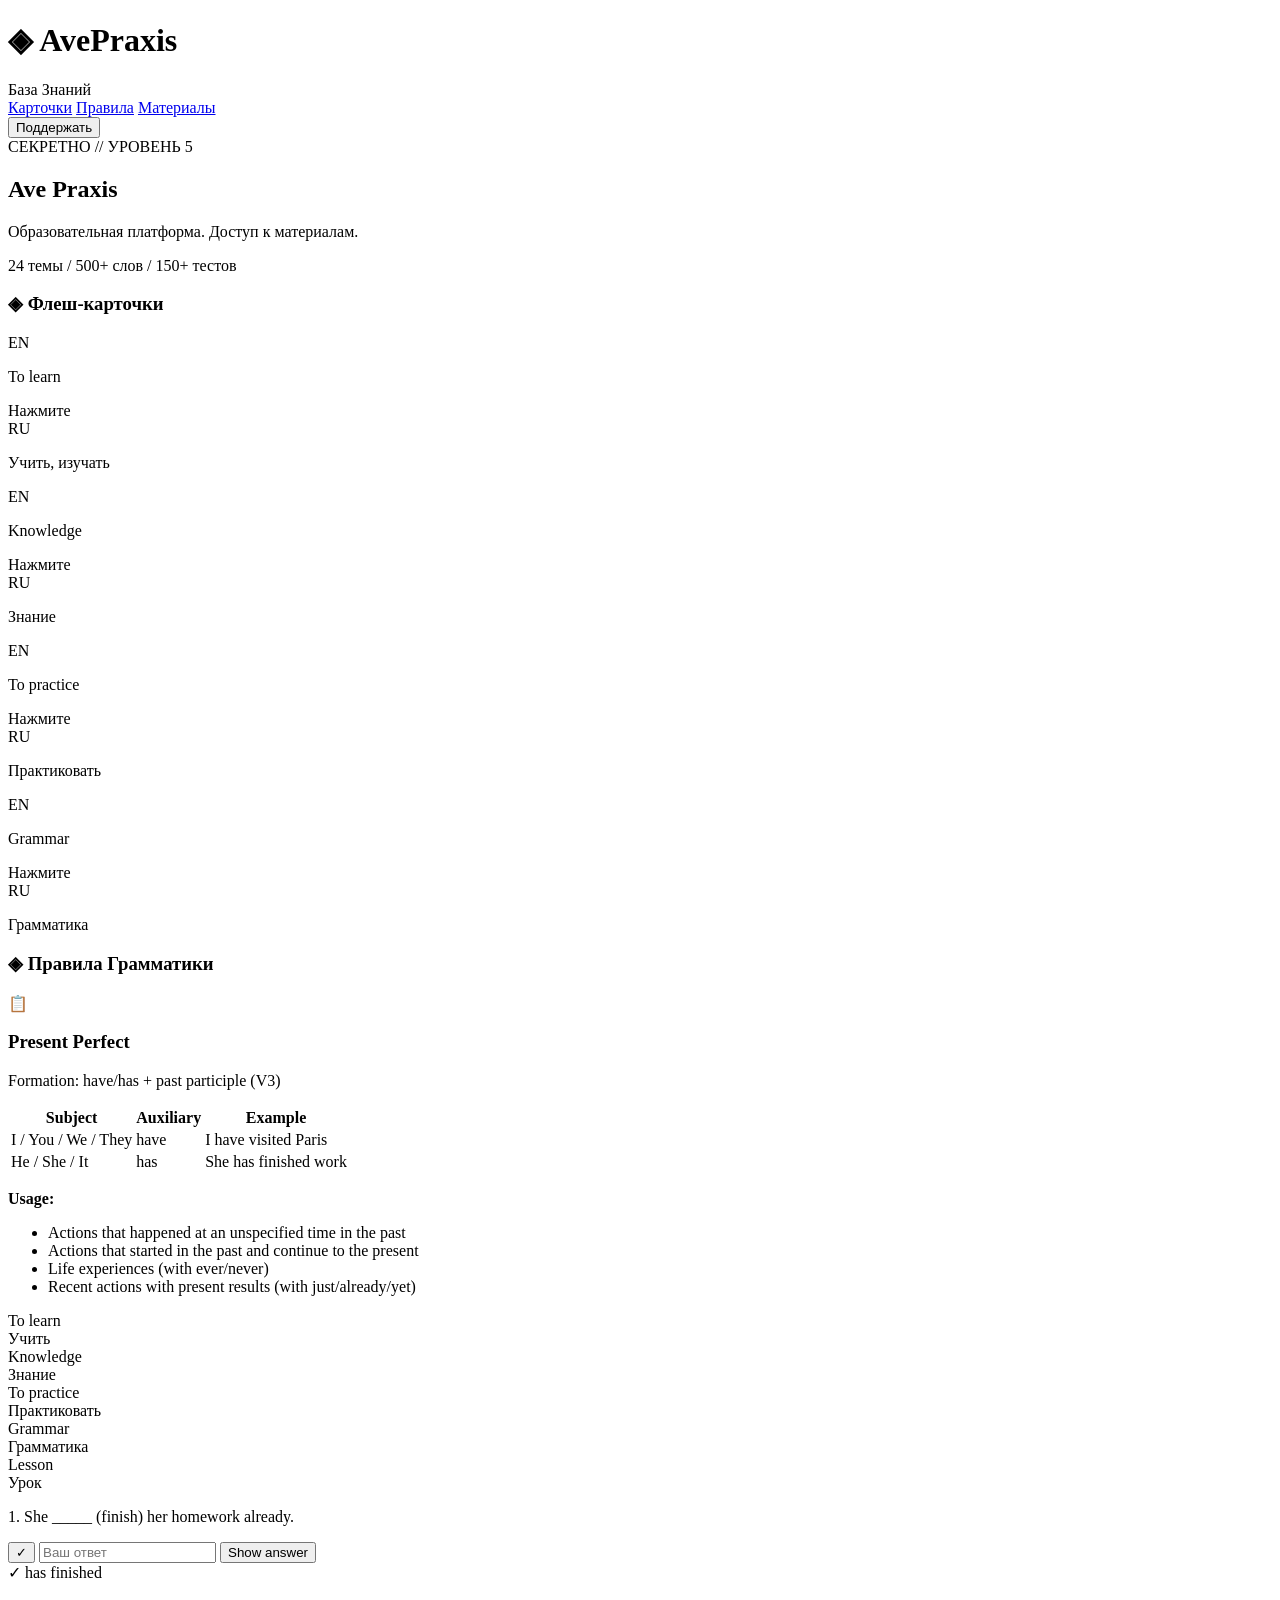
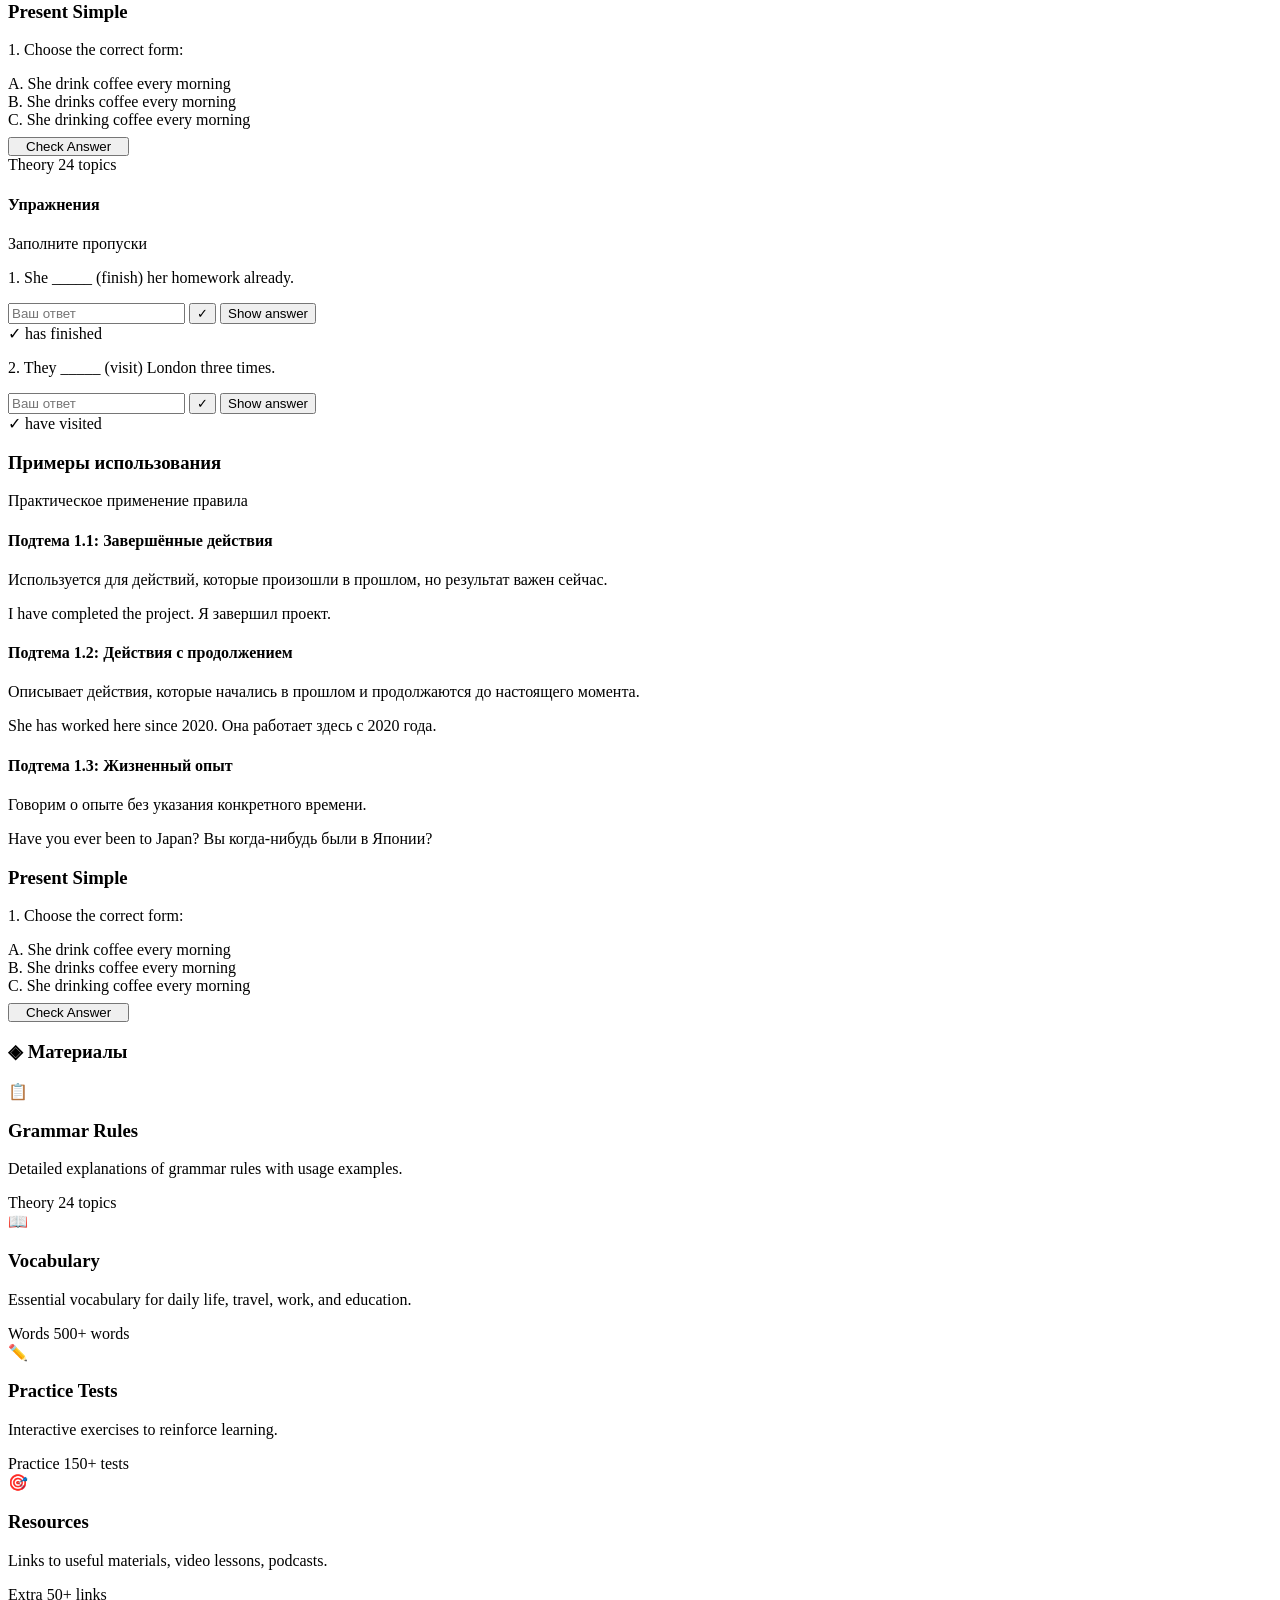
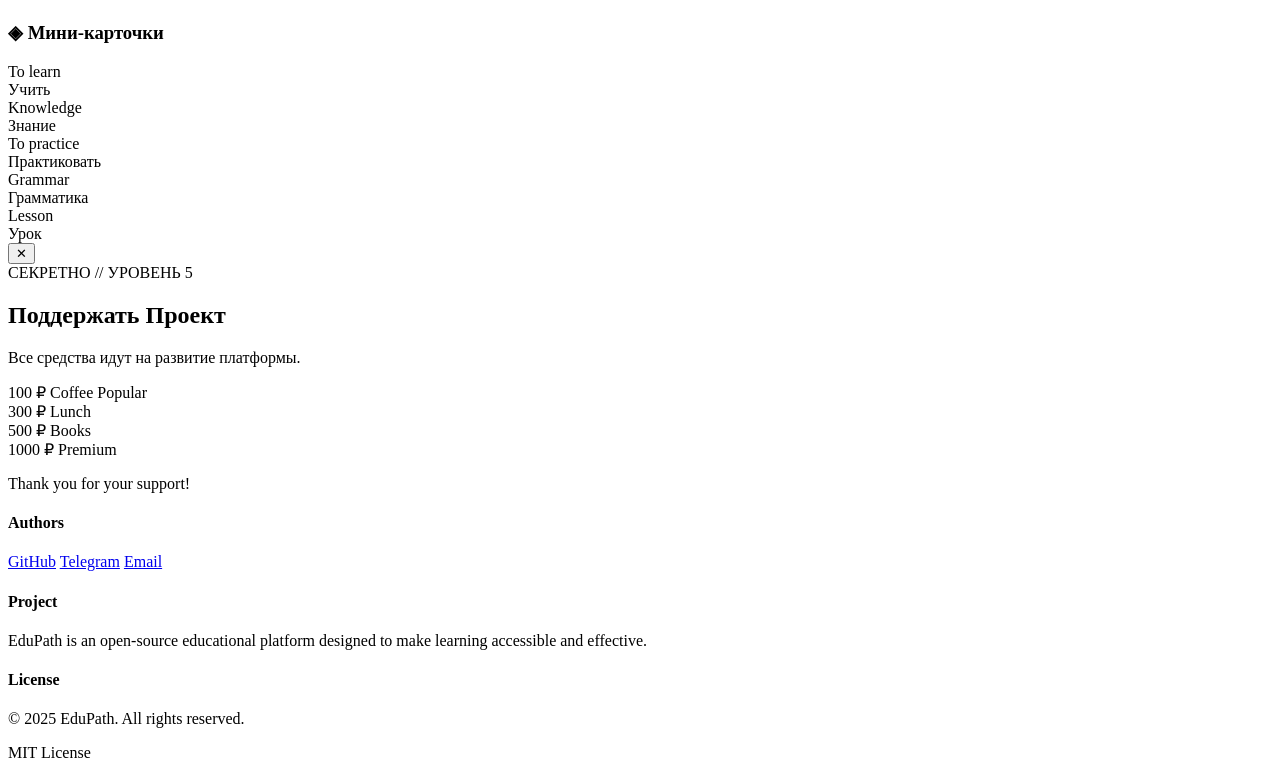
==== index.html @ 5f617656 "Create index.html" ====
<!DOCTYPE html>
<html lang="ru">

<head>
    <meta charset="UTF-8">
    <meta name="viewport" content="width=device-width, initial-scale=1.0">
    <title>БЮРО | База Знаний</title>
    <link rel="preconnect" href="https://fonts.googleapis.com">
    <link rel="preconnect" href="https://fonts.gstatic.com" crossorigin>
    <link
        href="https://fonts.googleapis.com/css2?family=Inter:wght@300;400;500;600;700&family=JetBrains+Mono:wght@400;500&display=swap"
        rel="stylesheet">
    <!-- Подключение стилей -->
    <link rel="stylesheet" href="styles.css">
</head>

<body>
    <!-- Фоновые эффекты -->
    <div class="red-glow"></div>
    <div class="scanlines"></div>

    <!-- Шапка сайта -->
    <header class="header">
        <div class="header-content">
            <div class="logo">

                <h1><span class="logo-symbol">◈</span> AvePraxis</h1>
                <span class="logo-tag">База Знаний</span>
            </div>
            <nav class="nav-links">
                <a href="#flashcards">Карточки</a>
                <a href="#grammar">Правила</a>
                <a href="#materials">Материалы</a>
            </nav>
            <button class="donate-btn" onclick="showDonateModal()">Поддержать</button>
        </div>
    </header>

    <!-- Основное содержимое -->
    <main class="main-content">

        <!-- Герой-секция -->
        <section class="hero-section">
            <div class="hero-classification">СЕКРЕТНО // УРОВЕНЬ 5</div>
            <h2 class="hero-title">Ave Praxis</h2>
            <p class="hero-subtitle">Образовательная платформа. Доступ к материалам.</p>
            <div class="hero-meta">
                <span class="meta-item">24 темы</span>
                <span class="meta-divider">/</span>
                <span class="meta-item">500+ слов</span>
                <span class="meta-divider">/</span>
                <span class="meta-item">150+ тестов</span>
            </div>
        </section>

        <!-- Секция: Флеш-карточки -->
        <section id="flashcards" class="content-section">
            <h3 class="section-title"><span class="title-icon">◈</span> Флеш-карточки</h3>
            <div class="flashcards-grid">
                <!-- Карточка 1 -->
                <div class="flashcard" onclick="flipCard(this)">
                    <div class="flashcard-inner">
                        <div class="flashcard-front">
                            <span class="card-label">EN</span>
                            <p class="card-text">To learn</p>
                            <span class="card-flip-hint">Нажмите</span>
                        </div>
                        <div class="flashcard-back">
                            <span class="card-label">RU</span>
                            <p class="card-text">Учить, изучать</p>
                        </div>
                    </div>
                </div>
                <!-- Карточка 2 -->
                <div class="flashcard" onclick="flipCard(this)">
                    <div class="flashcard-inner">
                        <div class="flashcard-front">
                            <span class="card-label">EN</span>
                            <p class="card-text">Knowledge</p>
                            <span class="card-flip-hint">Нажмите</span>
                        </div>
                        <div class="flashcard-back">
                            <span class="card-label">RU</span>
                            <p class="card-text">Знание</p>
                        </div>
                    </div>
                </div>
                <!-- Карточка 3 -->
                <div class="flashcard" onclick="flipCard(this)">
                    <div class="flashcard-inner">
                        <div class="flashcard-front">
                            <span class="card-label">EN</span>
                            <p class="card-text">To practice</p>
                            <span class="card-flip-hint">Нажмите</span>
                        </div>
                        <div class="flashcard-back">
                            <span class="card-label">RU</span>
                            <p class="card-text">Практиковать</p>
                        </div>
                    </div>
                </div>
                <!-- Карточка 4 -->
                <div class="flashcard" onclick="flipCard(this)">
                    <div class="flashcard-inner">
                        <div class="flashcard-front">
                            <span class="card-label">EN</span>
                            <p class="card-text">Grammar</p>
                            <span class="card-flip-hint">Нажмите</span>
                        </div>
                        <div class="flashcard-back">
                            <span class="card-label">RU</span>
                            <p class="card-text">Грамматика</p>
                        </div>
                    </div>
                </div>
            </div>
        </section>

        <!-- Секция: Правила Грамматики -->
        <section id="grammar" class="content-section">
            <h3 class="section-title"><span class="title-icon">◈</span> Правила Грамматики</h3>

            <div class="topic-layout">
                <!-- Блок теории -->
                <div class="topic-content">
                    <div class="content-block">
                        <div class="block-icon">📋</div>
                        <h3>Present Perfect</h3>
                        <p>Formation: have/has + past participle (V3)</p>
                        <!-- Исправленная HTML таблица -->
                        <table class="grammar-table">
                            <thead>
                                <tr>
                                    <th>Subject</th>
                                    <th>Auxiliary</th>
                                    <th>Example</th>
                                </tr>
                            </thead>
                            <tbody>
                                <tr>
                                    <td>I / You / We / They</td>
                                    <td>have</td>
                                    <td>I have visited Paris</td>
                                </tr>
                                <tr>
                                    <td>He / She / It</td>
                                    <td>has</td>
                                    <td>She has finished work</td>
                                </tr>
                            </tbody>
                        </table>
                        <p><strong>Usage:</strong></p>
                        <ul class="rule-list">
                            <li>Actions that happened at an unspecified time in the past</li>
                            <li>Actions that started in the past and continue to the present</li>
                            <li>Life experiences (with ever/never)</li>
                            <li>Recent actions with present results (with just/already/yet)</li>
                        </ul>

                        <div class="mini-flashcards-grid">
                            <div class="mini-flashcard" onclick="flipCard(this)">
                                <div class="mini-flashcard-inner">
                                    <div class="mini-flashcard-front"><span
                                            class="mini-card-text">To
                                            learn</span></div>
                                    <div class="mini-flashcard-back"><span
                                            class="mini-card-text">Учить</span>
                                    </div>
                                </div>
                            </div>
                            <div class="mini-flashcard" onclick="flipCard(this)">
                                <div class="mini-flashcard-inner">
                                    <div class="mini-flashcard-front"><span
                                            class="mini-card-text">Knowledge</span></div>
                                    <div class="mini-flashcard-back"><span
                                            class="mini-card-text">Знание</span>
                                    </div>
                                </div>
                            </div>
                            <div class="mini-flashcard" onclick="flipCard(this)">
                                <div class="mini-flashcard-inner">
                                    <div class="mini-flashcard-front"><span
                                            class="mini-card-text">To
                                            practice</span></div>
                                    <div class="mini-flashcard-back"><span
                                            class="mini-card-text">Практиковать</span></div>
                                </div>
                            </div>
                            <div class="mini-flashcard" onclick="flipCard(this)">
                                <div class="mini-flashcard-inner">
                                    <div class="mini-flashcard-front"><span
                                            class="mini-card-text">Grammar</span></div>
                                    <div class="mini-flashcard-back"><span
                                            class="mini-card-text">Грамматика</span></div>
                                </div>
                            </div>
                            <div class="mini-flashcard" onclick="flipCard(this)">
                                <div class="mini-flashcard-inner">
                                    <div class="mini-flashcard-front"><span
                                            class="mini-card-text">Lesson</span>
                                    </div>
                                    <div class="mini-flashcard-back"><span
                                            class="mini-card-text">Урок</span>
                                    </div>
                                </div>
                            </div>
                        </div>


                        <!-- Упражнение 1 -->
                        <div class="exercise-item" data-answers='["has finished"]'>
                            <p class="exercise-question">1. She _____ (finish) her homework already.
                            </p>
                            <div class="input-exercise">
                                <button class="check-btn" onclick="checkTextAnswer(this)">✓</button>
                                <input type="text" class="answer-input" placeholder="Ваш ответ">

                                <button class="show-answer-btn"
                                    onclick="showCorrectAnswer(this)">Show answer</button>
                            </div>
                            <div class="correct-answer">✓ has finished</div>
                        </div>

                        <h3>Present Simple</h3>
                        <div class="exercise-item">
                            <p class="exercise-question">1. Choose the correct form:</p>
                            <div class="multiple-choice-options">
                                <div class="choice-option" onclick="selectOption(this)"
                                    data-correct="false"
                                    data-explanation="Incorrect: Third person singular requires -s.">
                                    A. She
                                    drink coffee every morning</div>
                                <div class="choice-option" onclick="selectOption(this)"
                                    data-correct="true"
                                    data-explanation="Correct: Third person singular requires -s.">
                                    B. She
                                    drinks coffee every morning</div>
                                <div class="choice-option" onclick="selectOption(this)"
                                    data-correct="false"
                                    data-explanation="Incorrect: Present Continuous form.">C. She
                                    drinking
                                    coffee every morning</div>
                            </div>
                            <button class="check-btn"
                                style="margin-top: 0.5rem; width: auto; padding: 0 1rem;"
                                onclick="validateMultipleChoice(this)">Check Answer</button>
                            <div class="explanation-text"></div>
                        </div>
                        <div class="block-footer">
                            <span class="block-tag">Theory</span>
                            <span class="block-count">24 topics</span>
                        </div>


                    </div>
                </div>

                <!-- Блок упражнений -->
                <div class="topic-content">
                    <div class="examples-block">
                        <h4 class="exercise-title">Упражнения</h4>
                        <p class="exercise-subtitle">Заполните пропуски</p>

                        <!-- Упражнение 1 -->
                        <div class="exercise-item" data-answers='["has finished"]'>
                            <p class="exercise-question">1. She _____ (finish) her homework already.
                            </p>
                            <div class="input-exercise">
                                <input type="text" class="answer-input" placeholder="Ваш ответ">
                                <button class="check-btn" onclick="checkTextAnswer(this)">✓</button>
                                <button class="show-answer-btn"
                                    onclick="showCorrectAnswer(this)">Show answer</button>
                            </div>
                            <div class="correct-answer">✓ has finished</div>
                        </div>

                        <!-- Упражнение 2 -->
                        <div class="exercise-item" data-answers='["have visited"]'>
                            <p class="exercise-question">2. They _____ (visit) London three times.
                            </p>
                            <div class="input-exercise">
                                <input type="text" class="answer-input" placeholder="Ваш ответ">
                                <button class="check-btn" onclick="checkTextAnswer(this)">✓</button>
                                <button class="show-answer-btn"
                                    onclick="showCorrectAnswer(this)">Show answer</button>
                            </div>
                            <div class="correct-answer">✓ have visited</div>
                        </div>
                        <h3 class="exercise-title">Примеры использования</h3>
                        <div class="exercise-subtitle">Практическое применение правила</div>

                        <div class="example-subblock">
                            <h4>Подтема 1.1: Завершённые действия</h4>
                            <p>Используется для действий, которые произошли в прошлом, но результат
                                важен сейчас.</p>
                            <div class="example-sentence">
                                <span class="example-en">I have completed the project.</span>
                                <span class="example-ru">Я завершил проект.</span>
                            </div>
                        </div>

                        <div class="example-divider"></div>

                        <div class="example-subblock">
                            <h4>Подтема 1.2: Действия с продолжением</h4>
                            <p>Описывает действия, которые начались в прошлом и продолжаются до
                                настоящего момента.</p>
                            <div class="example-sentence">
                                <span class="example-en">She has worked here since 2020.</span>
                                <span class="example-ru">Она работает здесь с 2020 года.</span>
                            </div>
                        </div>

                        <div class="example-divider"></div>

                        <div class="example-subblock">
                            <h4>Подтема 1.3: Жизненный опыт</h4>
                            <p>Говорим о опыте без указания конкретного времени.</p>
                            <div class="example-sentence">
                                <span class="example-en">Have you ever been to Japan?</span>
                                <span class="example-ru">Вы когда-нибудь были в Японии?</span>
                            </div>
                        </div>
                    </div>
                </div>
            </div>

            <!-- Пример упражнения с выбором варианта -->
            <div class="content-block" style="margin-top: 1rem;">
                <h3>Present Simple</h3>
                <div class="exercise-item">
                    <p class="exercise-question">1. Choose the correct form:</p>
                    <div class="multiple-choice-options">
                        <div class="choice-option" onclick="selectOption(this)" data-correct="false"
                            data-explanation="Incorrect: Third person singular requires -s.">A. She
                            drink coffee every morning</div>
                        <div class="choice-option" onclick="selectOption(this)" data-correct="true"
                            data-explanation="Correct: Third person singular requires -s.">B. She
                            drinks coffee every morning</div>
                        <div class="choice-option" onclick="selectOption(this)" data-correct="false"
                            data-explanation="Incorrect: Present Continuous form.">C. She drinking
                            coffee every morning</div>
                    </div>
                    <button class="check-btn"
                        style="margin-top: 0.5rem; width: auto; padding: 0 1rem;"
                        onclick="validateMultipleChoice(this)">Check Answer</button>
                    <div class="explanation-text"></div>
                </div>
            </div>
        </section>

        <!-- Секция: Материалы -->
        <section id="materials" class="content-section">
            <h3 class="section-title"><span class="title-icon">◈</span> Материалы</h3>
            <div class="materials-grid">
                <div class="content-block">
                    <div class="block-icon">📋</div>
                    <h3>Grammar Rules</h3>
                    <p>Detailed explanations of grammar rules with usage examples.</p>
                    <div class="block-footer">
                        <span class="block-tag">Theory</span>
                        <span class="block-count">24 topics</span>
                    </div>
                </div>
                <div class="content-block">
                    <div class="block-icon">📖</div>
                    <h3>Vocabulary</h3>
                    <p>Essential vocabulary for daily life, travel, work, and education.</p>
                    <div class="block-footer">
                        <span class="block-tag">Words</span>
                        <span class="block-count">500+ words</span>
                    </div>
                </div>
                <div class="content-block">
                    <div class="block-icon">✏️</div>
                    <h3>Practice Tests</h3>
                    <p>Interactive exercises to reinforce learning.</p>
                    <div class="block-footer">
                        <span class="block-tag">Practice</span>
                        <span class="block-count">150+ tests</span>
                    </div>
                </div>
                <div class="content-block">
                    <div class="block-icon">🎯</div>
                    <h3>Resources</h3>
                    <p>Links to useful materials, video lessons, podcasts.</p>
                    <div class="block-footer">
                        <span class="block-tag">Extra</span>
                        <span class="block-count">50+ links</span>
                    </div>
                </div>
            </div>
        </section>

        <!-- Секция: Мини-карточки -->
        <section class="content-section">
            <h3 class="section-title"><span class="title-icon">◈</span> Мини-карточки</h3>
            <div class="mini-flashcards-grid">
                <div class="mini-flashcard" onclick="flipCard(this)">
                    <div class="mini-flashcard-inner">
                        <div class="mini-flashcard-front"><span class="mini-card-text">To
                                learn</span></div>
                        <div class="mini-flashcard-back"><span class="mini-card-text">Учить</span>
                        </div>
                    </div>
                </div>
                <div class="mini-flashcard" onclick="flipCard(this)">
                    <div class="mini-flashcard-inner">
                        <div class="mini-flashcard-front"><span
                                class="mini-card-text">Knowledge</span></div>
                        <div class="mini-flashcard-back"><span class="mini-card-text">Знание</span>
                        </div>
                    </div>
                </div>
                <div class="mini-flashcard" onclick="flipCard(this)">
                    <div class="mini-flashcard-inner">
                        <div class="mini-flashcard-front"><span class="mini-card-text">To
                                practice</span></div>
                        <div class="mini-flashcard-back"><span
                                class="mini-card-text">Практиковать</span></div>
                    </div>
                </div>
                <div class="mini-flashcard" onclick="flipCard(this)">
                    <div class="mini-flashcard-inner">
                        <div class="mini-flashcard-front"><span
                                class="mini-card-text">Grammar</span></div>
                        <div class="mini-flashcard-back"><span
                                class="mini-card-text">Грамматика</span></div>
                    </div>
                </div>
                <div class="mini-flashcard" onclick="flipCard(this)">
                    <div class="mini-flashcard-inner">
                        <div class="mini-flashcard-front"><span class="mini-card-text">Lesson</span>
                        </div>
                        <div class="mini-flashcard-back"><span class="mini-card-text">Урок</span>
                        </div>
                    </div>
                </div>
            </div>
        </section>

    </main>

    <!-- Модальное окно поддержки -->
    <div id="donateModal" class="modal">
        <div class="modal-backdrop" onclick="closeDonateModal()"></div>
        <div class="modal-content">
            <button class="modal-close" onclick="closeDonateModal()">✕</button>
            <div class="modal-header">
                <div class="modal-classification">СЕКРЕТНО // УРОВЕНЬ 5</div>
                <h2>Поддержать Проект</h2>
                <p>Все средства идут на развитие платформы.</p>
            </div>
            <div class="donate-options">
                <div class="donate-option" onclick="selectDonate('100 ₽')">
                    <span class="donate-amount">100 ₽</span>
                    <span class="donate-desc">Coffee</span>
                    <span class="donate-badge">Popular</span>
                </div>
                <div class="donate-option" onclick="selectDonate('300 ₽')">
                    <span class="donate-amount">300 ₽</span>
                    <span class="donate-desc">Lunch</span>
                </div>
                <div class="donate-option" onclick="selectDonate('500 ₽')">
                    <span class="donate-amount">500 ₽</span>
                    <span class="donate-desc">Books</span>
                </div>
                <div class="donate-option" onclick="selectDonate('1000 ₽')">
                    <span class="donate-amount">1000 ₽</span>
                    <span class="donate-desc">Premium</span>
                </div>
            </div>
            <p class="donate-note">Thank you for your support!</p>
        </div>
    </div>

    <!-- Подвал -->
    <footer class="footer">
        <div class="footer-content">
            <div class="footer-section">
                <h4>Authors</h4>
                <div class="author-links">
                    <a href="https://github.com" class="author-link">GitHub</a>
                    <a href="https://t.me" class="author-link">Telegram</a>
                    <a href="mailto:contact@edupath.com" class="author-link">Email</a>
                </div>
            </div>
            <div class="footer-section">
                <h4>Project</h4>
                <p>EduPath is an open-source educational platform designed to make learning
                    accessible and effective.</p>
            </div>
            <div class="footer-section">
                <h4>License</h4>
                <p>© 2025 EduPath. All rights reserved.</p>
                <p>MIT License</p>
            </div>
        </div>
    </footer>

    <!-- Подключение скриптов -->
    <script src="script.js"></script>
</body>

</html>
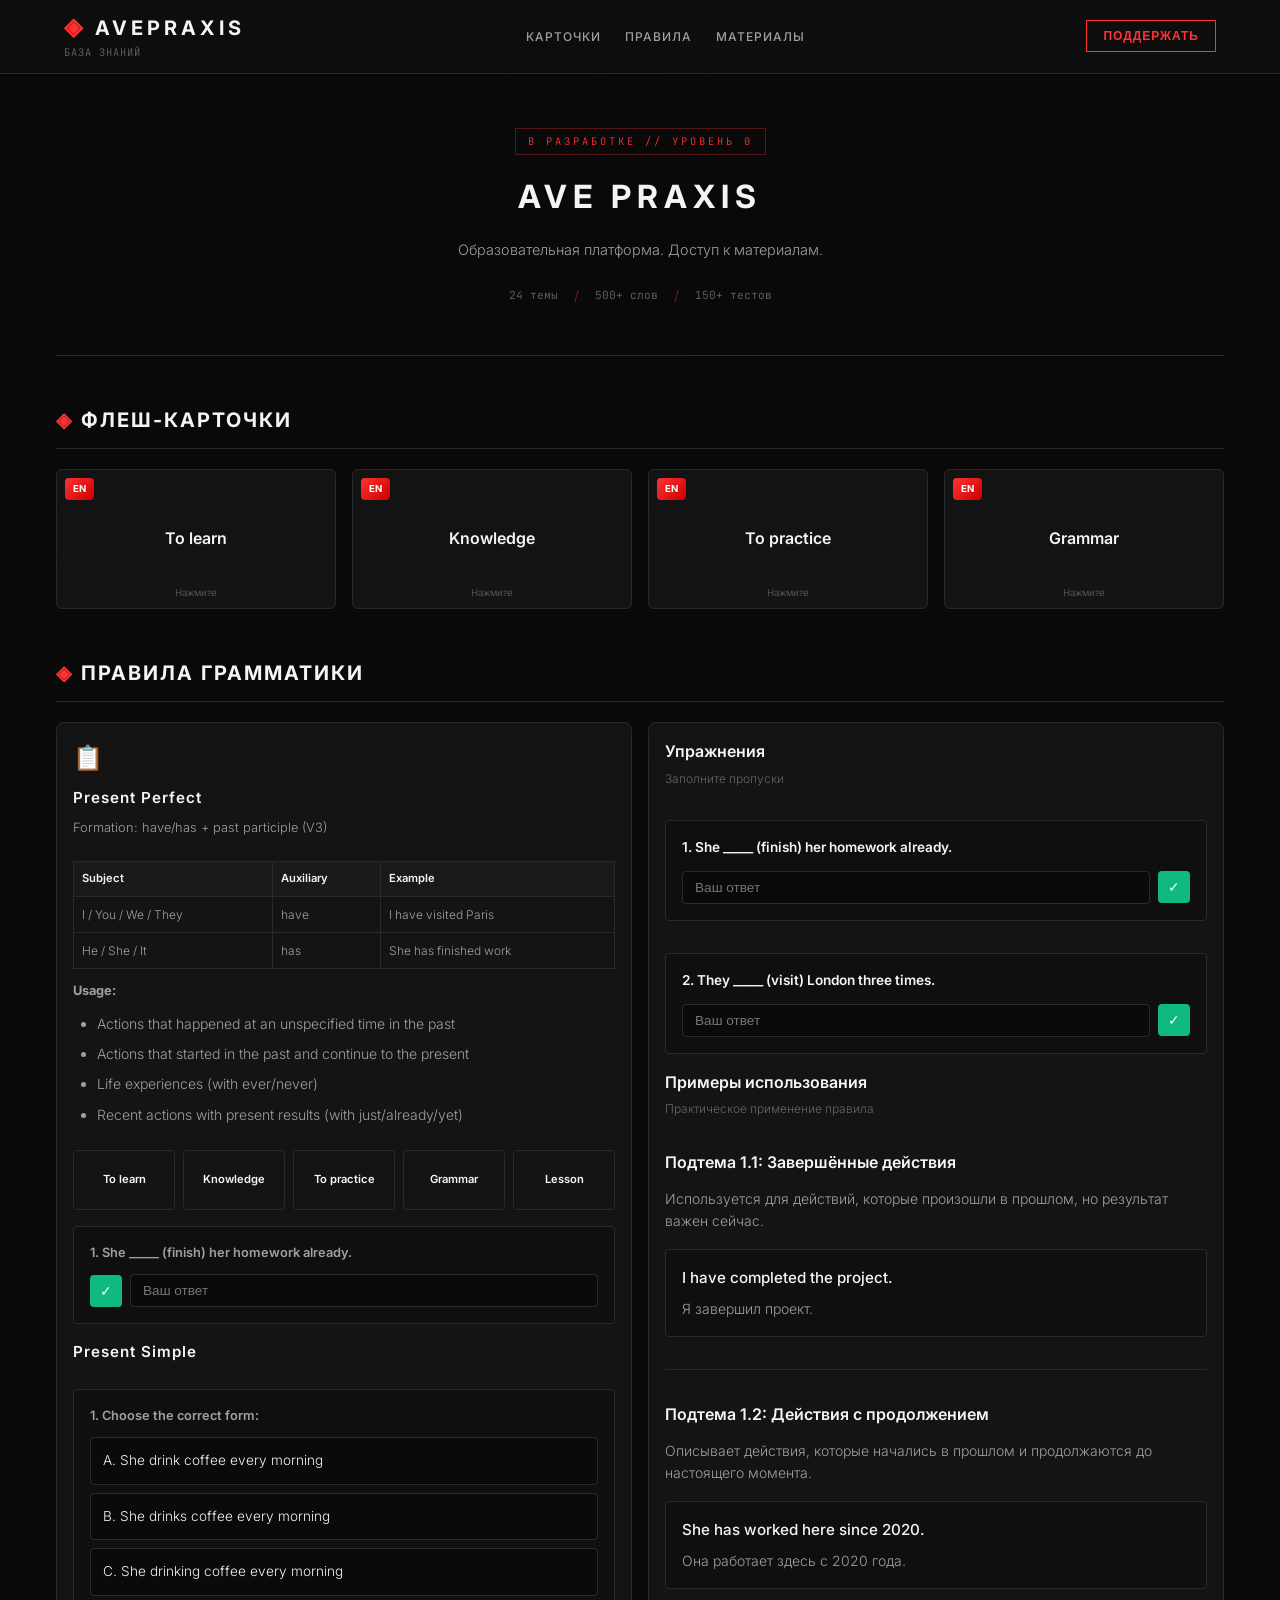
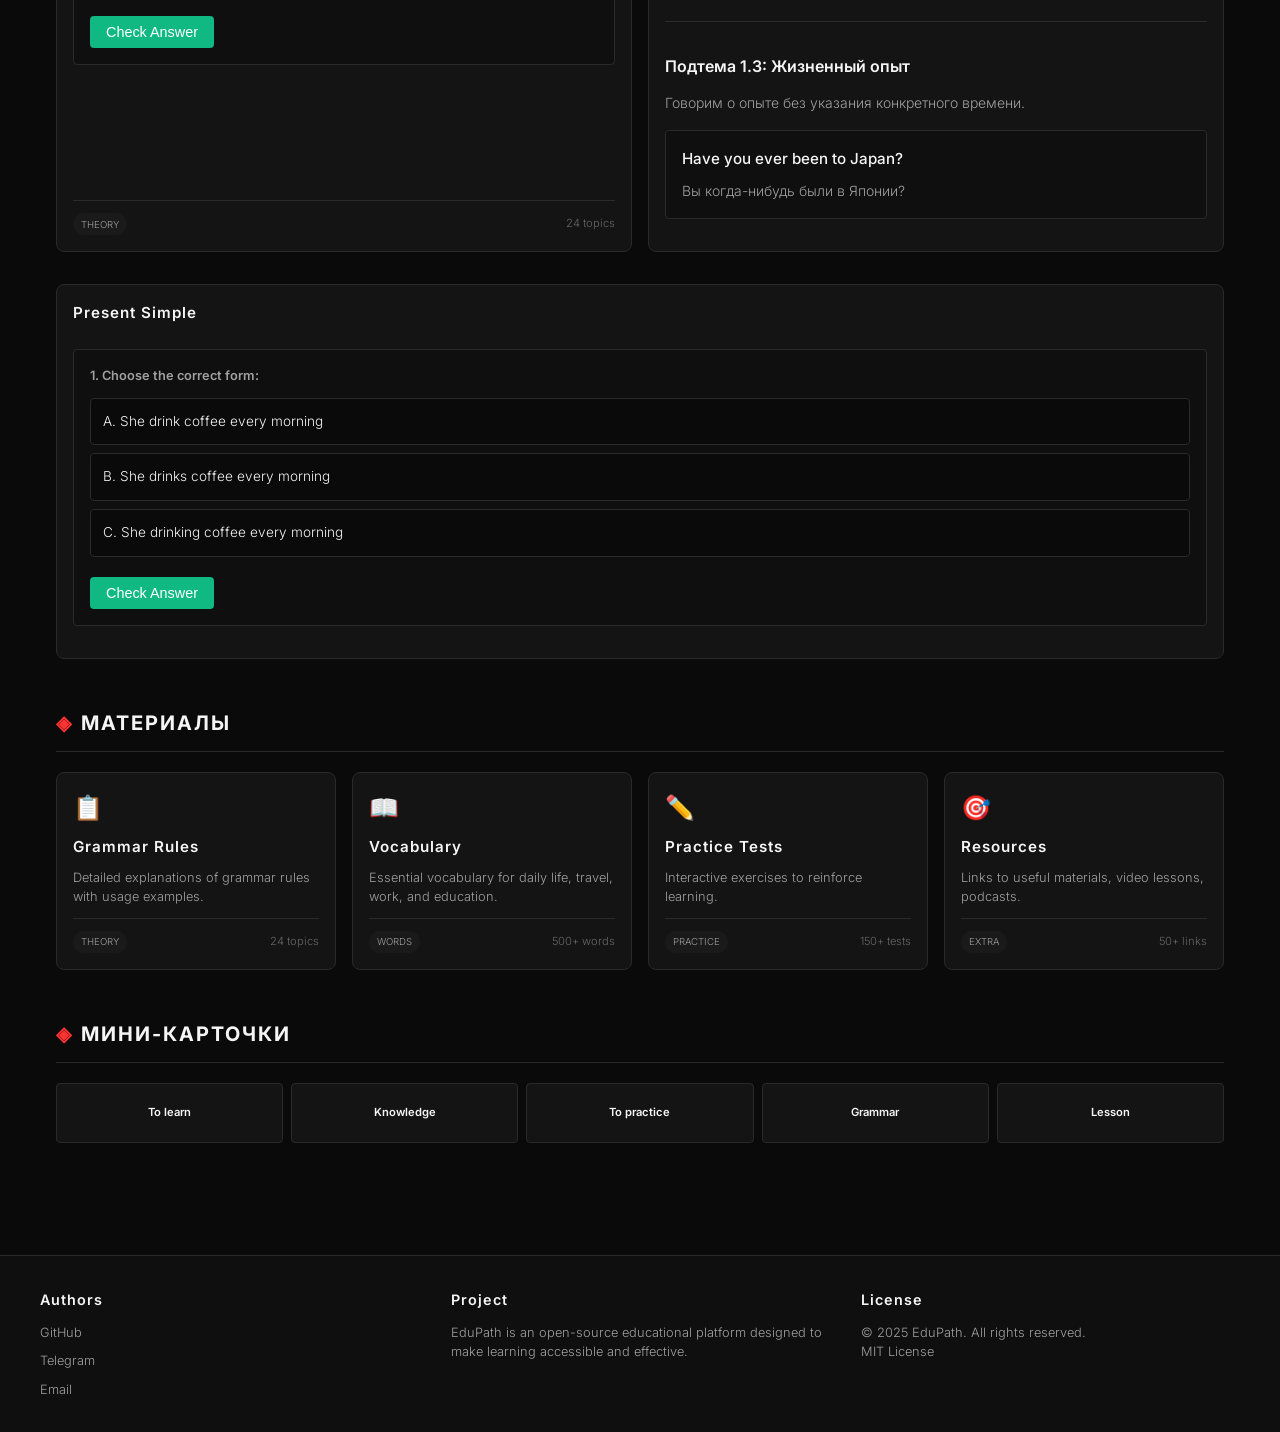
==== commit b88ec846: "Update index.html" ====
--- a/index.html
+++ b/index.html
@@ -41,7 +41,7 @@
 
         <!-- Герой-секция -->
         <section class="hero-section">
-            <div class="hero-classification">СЕКРЕТНО // УРОВЕНЬ 5</div>
+            <div class="hero-classification">В РАЗРАБОТКЕ // УРОВЕНЬ 0</div>
             <h2 class="hero-title">Ave Praxis</h2>
             <p class="hero-subtitle">Образовательная платформа. Доступ к материалам.</p>
             <div class="hero-meta">
--- a/styles.css
+++ b/styles.css
@@ -0,0 +1,993 @@
+/* =========================================
+   1. ПЕРЕМЕННЫЕ (CSS Variables)
+   ========================================= */
+:root {
+    /* Цвета фона */
+    --bg-primary: #0a0a0a;
+    --bg-secondary: #0f0f0f;
+    --bg-card: #141414;
+    --bg-hover: #1a1a1a;
+
+    /* Цвета текста */
+    --text-primary: #f5f5f5;
+    --text-secondary: #a0a0a0;
+    --text-muted: #666666;
+
+    /* Акцентные цвета (Красный) */
+    --red-primary: #ff3333;
+    --red-dark: #cc0000;
+    --red-glow: rgba(255, 51, 51, 0.3);
+    --red-gradient: linear-gradient(135deg, #ff3333 0%, #cc0000 100%);
+    --border-red: rgba(255, 51, 51, 0.3);
+
+    /* Цвета состояний (Успех/Ошибка) */
+    --success: #10b981;
+    --error: #ef4444;
+
+    /* Границы и тени */
+    --border-color: #2a2a2a;
+    --border-light: #3a3a3a;
+    --shadow-sm: 0 1px 2px 0 rgba(0, 0, 0, 0.5);
+    --shadow-md: 0 4px 8px -1px rgba(0, 0, 0, 0.7);
+    --shadow-lg: 0 10px 25px -3px rgba(0, 0, 0, 0.9);
+    --shadow-red: 0 0 30px rgba(255, 51, 51, 0.2);
+
+    /* Шрифты */
+    --font-sans: 'Inter', sans-serif;
+    --font-mono: 'JetBrains Mono', monospace;
+
+    /* Радиусы */
+    --radius-sm: 4px;
+    --radius-md: 6px;
+    --radius-lg: 8px;
+
+    /* Анимации */
+    --transition-fast: 150ms cubic-bezier(0.4, 0, 0.2, 1);
+    --transition-base: 300ms cubic-bezier(0.4, 0, 0.2, 1);
+}
+
+/* =========================================
+   2. СБРОС СТИЛЕЙ (Reset)
+   ========================================= */
+* {
+    margin: 0;
+    padding: 0;
+    box-sizing: border-box;
+}
+
+/* =========================================
+   3. БАЗОВЫЕ СТИЛИ (Base)
+   ========================================= */
+body {
+    font-family: var(--font-sans);
+    background: var(--bg-primary);
+    color: var(--text-primary);
+    line-height: 1.6;
+    font-size: 14px;
+    overflow-x: hidden;
+    font-weight: 300;
+}
+
+a {
+    text-decoration: none;
+    color: inherit;
+}
+
+/* =========================================
+   4. ФОНОВЫЕ ЭФФЕКТЫ (Background Effects)
+   ========================================= */
+.red-glow {
+    position: fixed;
+    top: 0;
+    left: 0;
+    width: 100%;
+    height: 100%;
+    pointer-events: none;
+    z-index: 9998;
+    opacity: 0.05;
+    background: radial-gradient(ellipse at 15% 25%, rgba(255, 51, 51, 0.15) 0%, transparent 50%);
+    animation: glowPulse 4s ease-in-out infinite;
+}
+
+@keyframes glowPulse {
+
+    0%,
+    100% {
+        opacity: 0.05;
+    }
+
+    50% {
+        opacity: 0.08;
+    }
+}
+
+.scanlines {
+    position: fixed;
+    top: 0;
+    left: 0;
+    width: 100%;
+    height: 100%;
+    pointer-events: none;
+    z-index: 9999;
+    opacity: 0.03;
+    background: repeating-linear-gradient(0deg, transparent 0px, transparent 2px, rgba(255, 51, 51, 0.1) 2px, rgba(255, 51, 51, 0.1) 4px);
+}
+
+/* =========================================
+   5. ШАПКА (Header)
+   ========================================= */
+.header {
+    background: rgba(15, 15, 15, 0.95);
+    backdrop-filter: blur(12px);
+    border-bottom: 1px solid var(--border-color);
+    position: fixed;
+    top: 0;
+    left: 0;
+    width: 100%;
+    z-index: 100;
+    transition: transform var(--transition-base);
+}
+
+.header.hidden {
+    transform: translateY(-100%);
+}
+
+.header-content {
+    max-width: 1200px;
+    margin: 0 auto;
+    padding: 0.75rem 1.5rem;
+    display: flex;
+    justify-content: space-between;
+    align-items: center;
+    gap: 1rem;
+}
+
+.logo {
+    display: flex;
+    flex-direction: column;
+}
+
+.logo-symbol {
+    font-size: 1.5rem;
+    color: var(--red-primary);
+    line-height: 1;
+}
+
+.logo h1 {
+    font-size: 1.25rem;
+    font-weight: 700;
+    letter-spacing: 4px;
+    color: var(--text-primary);
+    text-transform: uppercase;
+}
+
+.logo-tag {
+    font-family: var(--font-mono);
+    font-size: 0.65rem;
+    color: var(--text-muted);
+    letter-spacing: 1px;
+    text-transform: uppercase;
+}
+
+.nav-links {
+    display: flex;
+    gap: 1.5rem;
+}
+
+.nav-links a {
+    color: var(--text-secondary);
+    font-size: 0.75rem;
+    letter-spacing: 1px;
+    text-transform: uppercase;
+    transition: color var(--transition-fast);
+    font-weight: 500;
+}
+
+.nav-links a:hover {
+    color: var(--red-primary);
+}
+
+.donate-btn {
+    background: transparent;
+    color: var(--red-primary);
+    border: 1px solid var(--red-primary);
+    padding: 0.5rem 1rem;
+    font-size: 0.75rem;
+    cursor: pointer;
+    transition: all var(--transition-base);
+    text-transform: uppercase;
+    letter-spacing: 1px;
+    font-weight: 600;
+}
+
+.donate-btn:hover {
+    background: var(--red-primary);
+    color: var(--bg-primary);
+    box-shadow: var(--shadow-red);
+}
+
+/* =========================================
+   6. ОСНОВНОЙ КОНТЕНТ (Main Layout)
+   ========================================= */
+.main-content {
+    max-width: 1200px;
+    margin: 0 auto;
+    padding: 1rem;
+    padding-top: 4rem;
+}
+
+.content-section {
+    margin-bottom: 3rem;
+}
+
+.section-title {
+    font-size: 1.25rem;
+    font-weight: 700;
+    margin-bottom: 1.25rem;
+    display: flex;
+    align-items: center;
+    gap: 0.5rem;
+    color: var(--text-primary);
+    letter-spacing: 2px;
+    text-transform: uppercase;
+    border-bottom: 1px solid var(--border-color);
+    padding-bottom: 0.75rem;
+}
+
+.title-icon {
+    color: var(--red-primary);
+    font-size: 1.25rem;
+}
+
+/* Герой-секция */
+.hero-section {
+    padding: 4rem 0 3rem;
+    text-align: center;
+    border-bottom: 1px solid var(--border-color);
+    margin-bottom: 3rem;
+}
+
+.hero-classification {
+    font-family: var(--font-mono);
+    font-size: 0.65rem;
+    color: var(--red-primary);
+    letter-spacing: 3px;
+    text-transform: uppercase;
+    margin-bottom: 1rem;
+    display: inline-block;
+    padding: 0.25rem 0.75rem;
+    border: 1px solid var(--border-red);
+}
+
+.hero-title {
+    font-size: 2rem;
+    font-weight: 700;
+    margin-bottom: 1rem;
+    letter-spacing: 6px;
+    text-transform: uppercase;
+}
+
+.hero-subtitle {
+    font-size: 0.9rem;
+    color: var(--text-secondary);
+    margin-bottom: 1.5rem;
+}
+
+.hero-meta {
+    display: flex;
+    justify-content: center;
+    align-items: center;
+    gap: 1rem;
+    flex-wrap: wrap;
+}
+
+.meta-item {
+    font-family: var(--font-mono);
+    font-size: 0.7rem;
+    color: var(--text-muted);
+}
+
+.meta-divider {
+    color: var(--red-primary);
+    opacity: 0.5;
+}
+
+/* =========================================
+   7. КОМПОНЕНТЫ (Components)
+   ========================================= */
+
+/* Карточки */
+.flashcards-grid {
+    display: grid;
+    grid-template-columns: repeat(auto-fit, minmax(200px, 1fr));
+    gap: 1rem;
+}
+
+.flashcard {
+    height: 140px;
+    perspective: 1000px;
+    cursor: pointer;
+}
+
+.flashcard-inner {
+    position: relative;
+    width: 100%;
+    height: 100%;
+    transition: transform 0.6s;
+    transform-style: preserve-3d;
+}
+
+.flashcard.flipped .flashcard-inner {
+    transform: rotateY(180deg);
+}
+
+.flashcard-front,
+.flashcard-back {
+    position: absolute;
+    width: 100%;
+    height: 100%;
+    backface-visibility: hidden;
+    background: var(--bg-card);
+    border: 1px solid var(--border-color);
+    border-radius: var(--radius-md);
+    display: flex;
+    flex-direction: column;
+    align-items: center;
+    justify-content: center;
+    padding: 1rem;
+}
+
+.flashcard-back {
+    transform: rotateY(180deg);
+}
+
+.card-label {
+    position: absolute;
+    top: 0.5rem;
+    left: 0.5rem;
+    background: var(--red-gradient);
+    color: white;
+    padding: 0.2rem 0.5rem;
+    border-radius: var(--radius-sm);
+    font-size: 0.6rem;
+    font-weight: 700;
+}
+
+.card-text {
+    font-size: 1rem;
+    font-weight: 600;
+    text-align: center;
+}
+
+.card-flip-hint {
+    position: absolute;
+    bottom: 0.5rem;
+    font-size: 0.6rem;
+    color: var(--text-muted);
+}
+
+/* Блоки контента */
+.topic-layout {
+    display: grid;
+    grid-template-columns: 1fr 1fr;
+    gap: 1rem;
+    margin-bottom: 2rem;
+    align-items: stretch;
+}
+
+.topic-content {
+    display: flex;
+    flex-direction: column;
+    gap: 1rem;
+    /* Занимать всю высоту, отведенную сеткой */
+    height: 100%;
+}
+
+.content-block {
+    background: var(--bg-card);
+    border: 1px solid var(--border-color);
+    border-radius: var(--radius-lg);
+    padding: 1rem;
+    transition: all var(--transition-base);
+    /* Блок растягивается на всю высоту родителя */
+    height: 100%;
+    /* Включаем flexbox для управления внутренним содержимым */
+    display: flex;
+    flex-direction: column;
+}
+
+.content-block:hover {
+    border-color: var(--border-red);
+    transform: translateY(-2px);
+}
+
+.block-icon {
+    font-size: 1.5rem;
+    margin-bottom: 0.5rem;
+}
+
+.content-block h3 {
+    font-size: 0.95rem;
+    font-weight: 600;
+    margin-bottom: 0.5rem;
+    letter-spacing: 1px;
+}
+
+.content-block p {
+    color: var(--text-secondary);
+    font-size: 0.8rem;
+    line-height: 1.5;
+    margin-bottom: 0.75rem;
+}
+
+/* Таблицы */
+.grammar-table {
+    width: 100%;
+    border-collapse: collapse;
+    margin: 0.75rem 0;
+    font-size: 0.75rem;
+}
+
+.grammar-table th,
+.grammar-table td {
+    padding: 0.5rem;
+    text-align: left;
+    border: 1px solid var(--border-color);
+}
+
+.grammar-table th {
+    background: var(--bg-hover);
+    font-weight: 600;
+    font-size: 0.7rem;
+}
+
+.grammar-table td {
+    color: var(--text-secondary);
+}
+
+.block-footer {
+    margin-top: auto;
+    display: flex;
+    justify-content: space-between;
+    align-items: center;
+    padding-top: 0.75rem;
+    border-top: 1px solid var(--border-color);
+}
+
+.block-tag {
+    background: var(--bg-hover);
+    color: var(--text-secondary);
+    padding: 0.2rem 0.5rem;
+    border-radius: 20px;
+    font-size: 0.6rem;
+    text-transform: uppercase;
+}
+
+.block-count {
+    color: var(--text-muted);
+    font-size: 0.7rem;
+}
+
+/* Упражнения */
+.examples-block {
+    background: var(--bg-card);
+    border: 1px solid var(--border-color);
+    border-radius: var(--radius-lg);
+    padding: 1rem;
+    /* Блок растягивается на всю высоту родителя */
+    height: 100%;
+    /* Включаем flexbox для управления внутренним содержимым */
+    display: flex;
+    flex-direction: column;
+}
+
+.examples-block:hover {
+    border-color: var(--border-red);
+    transform: translateY(-2px);
+}
+
+.exercise-title {
+    font-size: 1rem;
+    font-weight: 600;
+    margin-bottom: 0.25rem;
+}
+
+.exercise-subtitle {
+    color: var(--text-muted);
+    font-size: 0.75rem;
+    margin-bottom: 1rem;
+}
+
+.exercise-item {
+    margin: 1rem 0;
+    padding: 1rem;
+    background: var(--bg-secondary);
+    border: 1px solid var(--border-color);
+    border-radius: var(--radius-sm);
+}
+
+.exercise-question {
+    font-weight: 600;
+    margin-bottom: 0.75rem;
+    font-size: 0.85rem;
+}
+
+.input-exercise {
+    display: flex;
+    align-items: center;
+    gap: 0.5rem;
+    flex-wrap: wrap;
+}
+
+.check-btn {
+    width: 32px;
+    height: 32px;
+    background: #10b981;
+    color: white;
+    border: none;
+    border-radius: var(--radius-sm);
+    cursor: pointer;
+    font-size: 0.9rem;
+}
+
+.answer-input {
+    flex: 1;
+    min-width: 150px;
+    padding: 0.5rem 0.75rem;
+    background: var(--bg-primary);
+    border: 1px solid var(--border-color);
+    border-radius: var(--radius-sm);
+    color: var(--text-primary);
+    font-size: 0.85rem;
+}
+
+.answer-input:focus {
+    outline: none;
+    border-color: var(--red-primary);
+}
+
+.show-answer-btn {
+    padding: 0.5rem 0.75rem;
+    background: var(--bg-hover);
+    color: var(--text-secondary);
+    border: 1px solid var(--border-color);
+    border-radius: var(--radius-sm);
+    cursor: pointer;
+    font-size: 0.75rem;
+    display: none;
+}
+
+.show-answer-btn.visible {
+    display: inline-block;
+}
+
+.correct-answer {
+    margin-top: 0.5rem;
+    padding: 0.5rem 0.75rem;
+    background: rgba(16, 185, 129, 0.1);
+    border-left: 2px solid #10b981;
+    color: #10b981;
+    font-weight: 600;
+    font-size: 0.8rem;
+    display: none;
+}
+
+.correct-answer.visible {
+    display: block;
+}
+
+.answer-input.correct {
+    border-color: var(--success);
+    background: rgba(14, 183, 127, 0.399);
+}
+
+.answer-input.incorrect {
+    border-color: var(--error);
+    background: rgba(239, 68, 68, 0.1);
+    animation: shake 0.5s;
+}
+
+@keyframes shake {
+
+    0%,
+    100% {
+        transform: translateX(0);
+    }
+
+    25% {
+        transform: translateX(-5px);
+    }
+
+    75% {
+        transform: translateX(5px);
+    }
+}
+
+/* Множественный выбор (Добавлено) */
+.multiple-choice-options {
+    display: flex;
+    flex-direction: column;
+    gap: 0.5rem;
+    margin-bottom: 0.75rem;
+}
+
+.choice-option {
+    padding: 0.75rem;
+    background: var(--bg-primary);
+    border: 1px solid var(--border-color);
+    border-radius: var(--radius-sm);
+    cursor: pointer;
+    font-size: 0.85rem;
+    transition: all var(--transition-fast);
+}
+
+.choice-option:hover {
+    border-color: var(--text-secondary);
+}
+
+.choice-option.selected {
+    border-color: var(--red-primary);
+    background: rgba(255, 51, 51, 0.05);
+}
+
+.choice-option.correct {
+    border-color: var(--success);
+    background: rgba(16, 185, 129, 0.1);
+}
+
+.choice-option.incorrect {
+    border-color: var(--error);
+    background: rgba(239, 68, 68, 0.1);
+}
+
+.explanation-text {
+    margin-top: 0.5rem;
+    padding: 0.5rem;
+    background: var(--bg-hover);
+    border-radius: var(--radius-sm);
+    font-size: 0.8rem;
+    color: var(--text-secondary);
+    display: none;
+}
+
+.explanation-text.visible {
+    display: block;
+}
+
+/* Сетка материалов */
+.materials-grid {
+    display: grid;
+    grid-template-columns: repeat(4, 1fr);
+    gap: 1rem;
+
+}
+
+/* Мини-карточки */
+.mini-flashcards-grid {
+    display: grid;
+    grid-template-columns: repeat(5, 1fr);
+    gap: 0.5rem;
+}
+
+.mini-flashcard {
+    height: 60px;
+    perspective: 1000px;
+    cursor: pointer;
+}
+
+.mini-flashcard-inner {
+    position: relative;
+    width: 100%;
+    height: 100%;
+    transition: transform 0.6s;
+    transform-style: preserve-3d;
+}
+
+.mini-flashcard.flipped .mini-flashcard-inner {
+    transform: rotateY(180deg);
+}
+
+.mini-flashcard-front,
+.mini-flashcard-back {
+    position: absolute;
+    width: 100%;
+    height: 100%;
+    backface-visibility: hidden;
+    background: var(--bg-card);
+    border: 1px solid var(--border-color);
+    border-radius: var(--radius-sm);
+    display: flex;
+    align-items: center;
+    justify-content: center;
+    padding: 0.25rem;
+}
+
+.mini-flashcard-back {
+    transform: rotateY(180deg);
+}
+
+.mini-card-text {
+    font-size: 0.7rem;
+    font-weight: 600;
+    text-align: center;
+}
+
+/* =========================================
+   8. ПОДВАЛ (Footer)
+   ========================================= */
+.footer {
+    background: var(--bg-secondary);
+    border-top: 1px solid var(--border-color);
+    padding: 2rem 1.5rem;
+    margin-top: 3rem;
+}
+
+.footer-content {
+    max-width: 1200px;
+    margin: 0 auto;
+    display: grid;
+    grid-template-columns: repeat(3, 1fr);
+    gap: 2rem;
+}
+
+.footer-section h4 {
+    font-size: 0.9rem;
+    font-weight: 600;
+    margin-bottom: 0.75rem;
+    letter-spacing: 1px;
+}
+
+.footer-section p {
+    color: var(--text-secondary);
+    font-size: 0.8rem;
+    line-height: 1.5;
+}
+
+.author-links {
+    display: flex;
+    flex-direction: column;
+    gap: 0.5rem;
+}
+
+.author-link {
+    color: var(--text-secondary);
+    font-size: 0.8rem;
+    transition: color var(--transition-fast);
+}
+
+.author-link:hover {
+    color: var(--red-primary);
+}
+
+/* =========================================
+   9. МОДАЛЬНЫЕ ОКНА (Modals)
+   ========================================= */
+.modal {
+    display: none;
+    position: fixed;
+    inset: 0;
+    z-index: 1000;
+    align-items: center;
+    justify-content: center;
+    padding: 1.5rem;
+}
+
+.modal.active {
+    display: flex;
+}
+
+.modal-backdrop {
+    position: absolute;
+    inset: 0;
+    background: rgba(0, 0, 0, 0.9);
+}
+
+.modal-content {
+    position: relative;
+    background: var(--bg-card);
+    border: 1px solid var(--border-color);
+    padding: 2rem;
+    max-width: 500px;
+    width: 100%;
+    border-radius: var(--radius-lg);
+}
+
+.modal-close {
+    position: absolute;
+    top: 1rem;
+    right: 1rem;
+    background: transparent;
+    border: none;
+    color: var(--text-muted);
+    width: 32px;
+    height: 32px;
+    cursor: pointer;
+    font-size: 1.25rem;
+}
+
+.modal-header {
+    text-align: center;
+    margin-bottom: 1.5rem;
+}
+
+.modal-classification {
+    font-family: var(--font-mono);
+    font-size: 0.6rem;
+    color: var(--red-primary);
+    letter-spacing: 2px;
+    text-transform: uppercase;
+    margin-bottom: 0.75rem;
+    display: inline-block;
+    padding: 0.2rem 0.5rem;
+    border: 1px solid var(--border-red);
+}
+
+.modal-header h2 {
+    font-size: 1.25rem;
+    font-weight: 700;
+    margin-bottom: 0.5rem;
+    letter-spacing: 2px;
+}
+
+.modal-header p {
+    color: var(--text-secondary);
+    font-size: 0.8rem;
+}
+
+.donate-options {
+    display: grid;
+    grid-template-columns: repeat(2, 1fr);
+    gap: 0.75rem;
+    margin: 1.5rem 0;
+}
+
+.donate-option {
+    position: relative;
+    padding: 1rem;
+    background: var(--bg-secondary);
+    border: 1px solid var(--border-color);
+    border-radius: var(--radius-md);
+    cursor: pointer;
+    text-align: center;
+    transition: all var(--transition-base);
+}
+
+.donate-option:hover {
+    border-color: var(--red-primary);
+}
+
+.donate-option.featured {
+    border-color: var(--red-primary);
+    background: rgba(255, 51, 51, 0.1);
+}
+
+.donate-badge {
+    position: absolute;
+    top: -8px;
+    right: 0.75rem;
+    background: var(--red-gradient);
+    color: white;
+    padding: 0.15rem 0.5rem;
+    border-radius: 20px;
+    font-size: 0.6rem;
+    font-weight: 700;
+}
+
+.donate-amount {
+    display: block;
+    font-size: 1.25rem;
+    font-weight: 700;
+    color: var(--text-primary);
+    margin-bottom: 0.25rem;
+}
+
+.donate-desc {
+    color: var(--text-muted);
+    font-size: 0.75rem;
+}
+
+.donate-note {
+    font-size: 0.7rem;
+    color: var(--text-muted);
+    text-align: center;
+}
+
+/* =========================================
+   10. АДАПТИВНОСТЬ (Media Queries)
+   ========================================= */
+@media (max-width: 900px) {
+
+    .topic-layout,
+    .materials-grid {
+        grid-template-columns: 1fr;
+    }
+
+    .footer-content {
+        grid-template-columns: 1fr;
+    }
+}
+
+@media (max-width: 600px) {
+    .header-content {
+        padding: 0.5rem 1rem;
+    }
+
+    .nav-links {
+        display: none;
+    }
+
+    .hero-title {
+        font-size: 1.5rem;
+    }
+
+    .flashcards-grid {
+        grid-template-columns: repeat(2, 1fr);
+    }
+
+    .mini-flashcards-grid {
+        grid-template-columns: repeat(3, 1fr);
+    }
+
+    .donate-options {
+        grid-template-columns: 1fr;
+    }
+}
+
+.rule-list,
+.example-list {
+    margin-left: 1.5rem;
+    margin-bottom: 1rem;
+    color: var(--text-secondary);
+}
+
+.rule-list li,
+.example-list li {
+    margin-bottom: 0.5rem;
+}
+
+
+/* Example Subblocks */
+.example-subblock {
+    padding: 1rem 0;
+}
+
+.example-subblock h4 {
+    font-size: 1rem;
+    font-weight: 600;
+    color: var(--text-primary);
+    margin-bottom: 0.75rem;
+}
+
+.example-subblock p {
+    color: var(--text-secondary);
+    font-size: 0.875rem;
+    line-height: 1.6;
+    margin-bottom: 1rem;
+}
+
+.example-sentence {
+    display: flex;
+    flex-direction: column;
+    gap: 0.5rem;
+    padding: 1rem;
+    background: var(--bg-secondary);
+    border: 1px solid var(--border-color);
+    border-radius: var(--radius-sm);
+}
+
+.example-en {
+    color: var(--accent-primary);
+    font-weight: 500;
+    font-size: 0.95rem;
+}
+
+.example-ru {
+    color: var(--text-secondary);
+    font-size: 0.875rem;
+}
+
+.example-divider {
+    height: 1px;
+    background: var(--border-color);
+    margin: 1rem 0;
+}
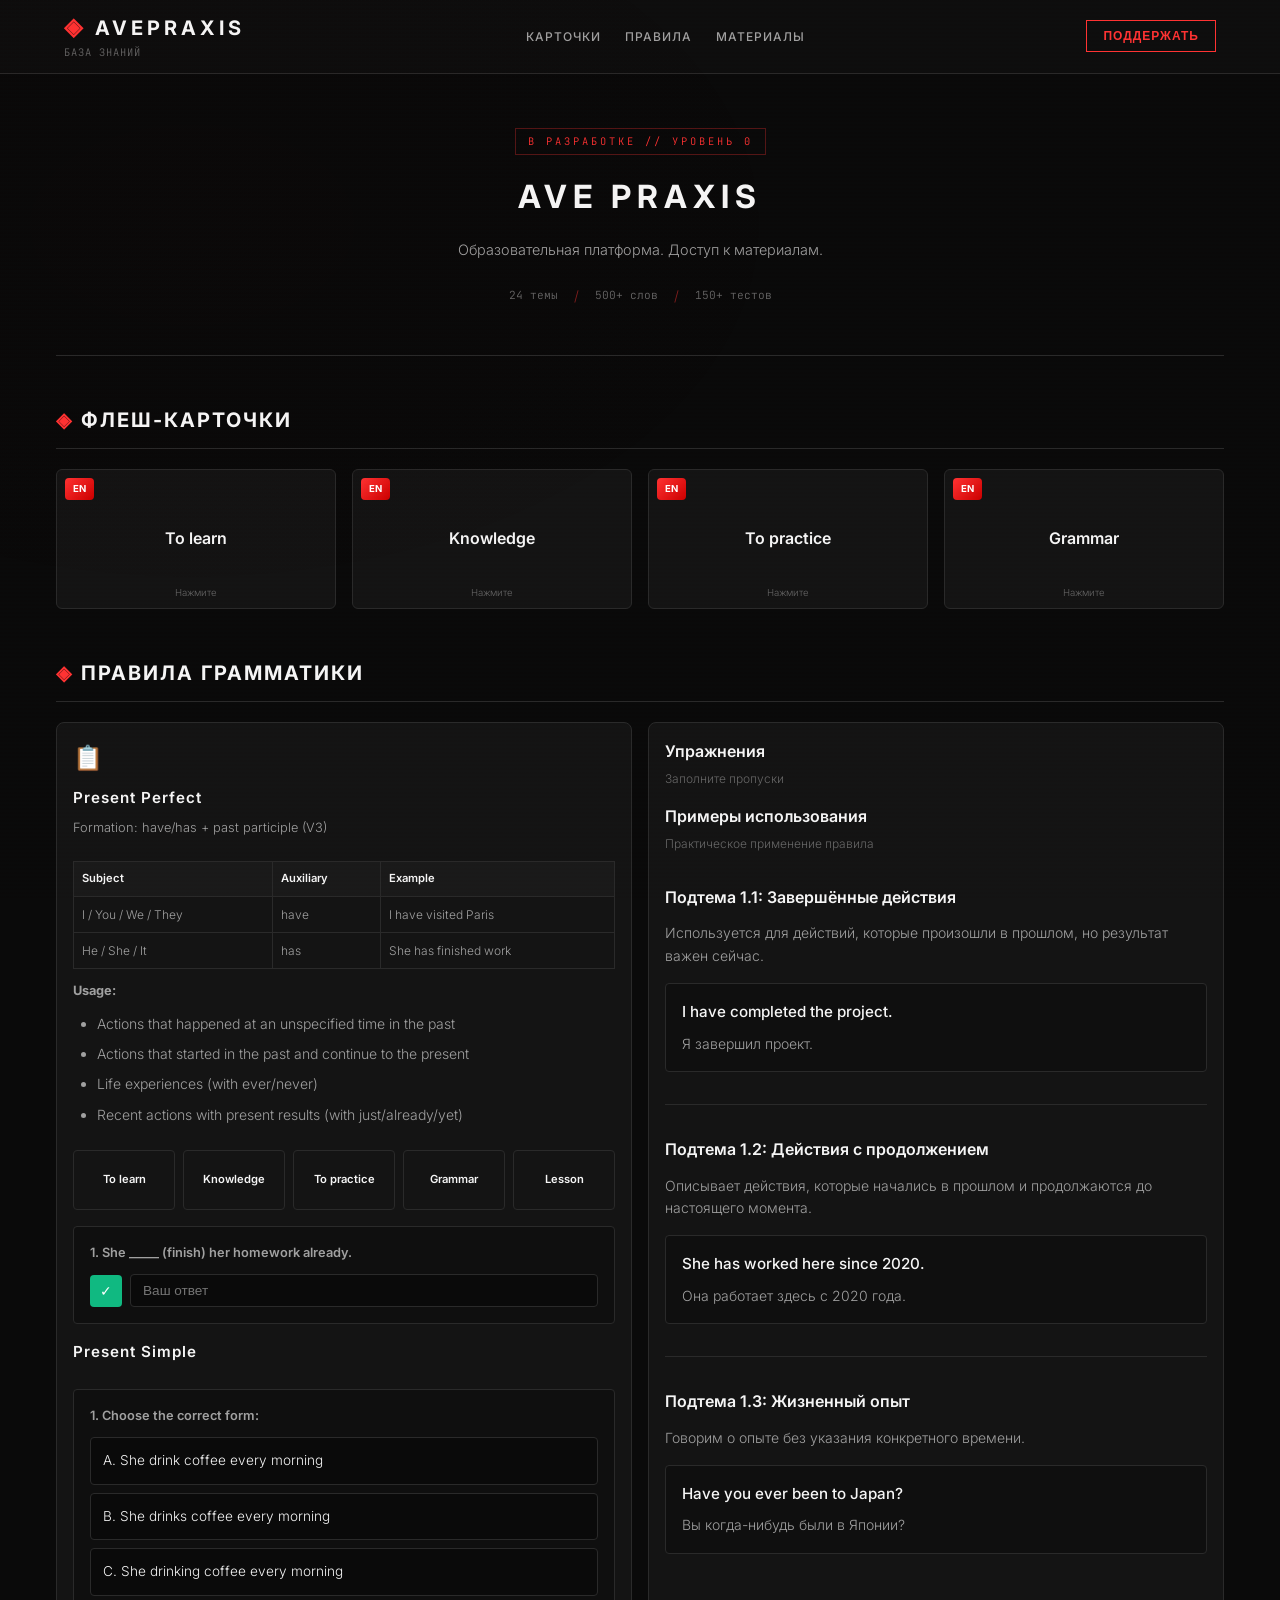
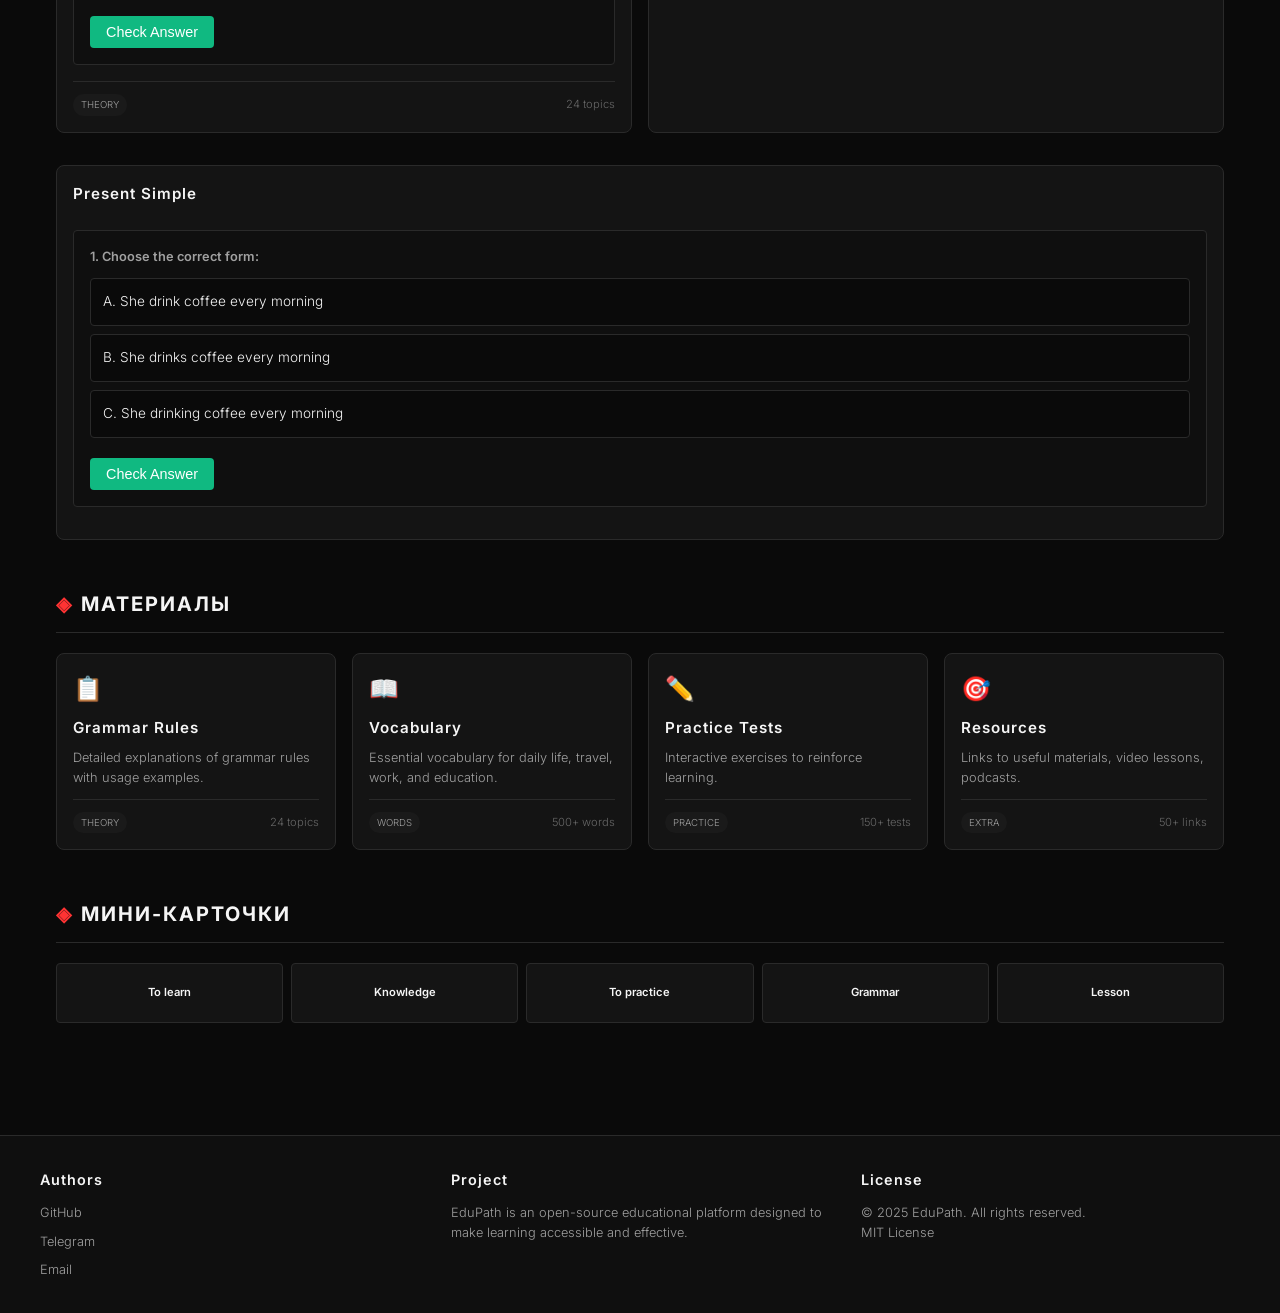
==== commit 4c1498dc: "Update index.html" ====
--- a/index.html
+++ b/index.html
@@ -261,31 +261,7 @@
                         <h4 class="exercise-title">Упражнения</h4>
                         <p class="exercise-subtitle">Заполните пропуски</p>
 
-                        <!-- Упражнение 1 -->
-                        <div class="exercise-item" data-answers='["has finished"]'>
-                            <p class="exercise-question">1. She _____ (finish) her homework already.
-                            </p>
-                            <div class="input-exercise">
-                                <input type="text" class="answer-input" placeholder="Ваш ответ">
-                                <button class="check-btn" onclick="checkTextAnswer(this)">✓</button>
-                                <button class="show-answer-btn"
-                                    onclick="showCorrectAnswer(this)">Show answer</button>
-                            </div>
-                            <div class="correct-answer">✓ has finished</div>
-                        </div>
-
-                        <!-- Упражнение 2 -->
-                        <div class="exercise-item" data-answers='["have visited"]'>
-                            <p class="exercise-question">2. They _____ (visit) London three times.
-                            </p>
-                            <div class="input-exercise">
-                                <input type="text" class="answer-input" placeholder="Ваш ответ">
-                                <button class="check-btn" onclick="checkTextAnswer(this)">✓</button>
-                                <button class="show-answer-btn"
-                                    onclick="showCorrectAnswer(this)">Show answer</button>
-                            </div>
-                            <div class="correct-answer">✓ have visited</div>
-                        </div>
+                        
                         <h3 class="exercise-title">Примеры использования</h3>
                         <div class="exercise-subtitle">Практическое применение правила</div>
 
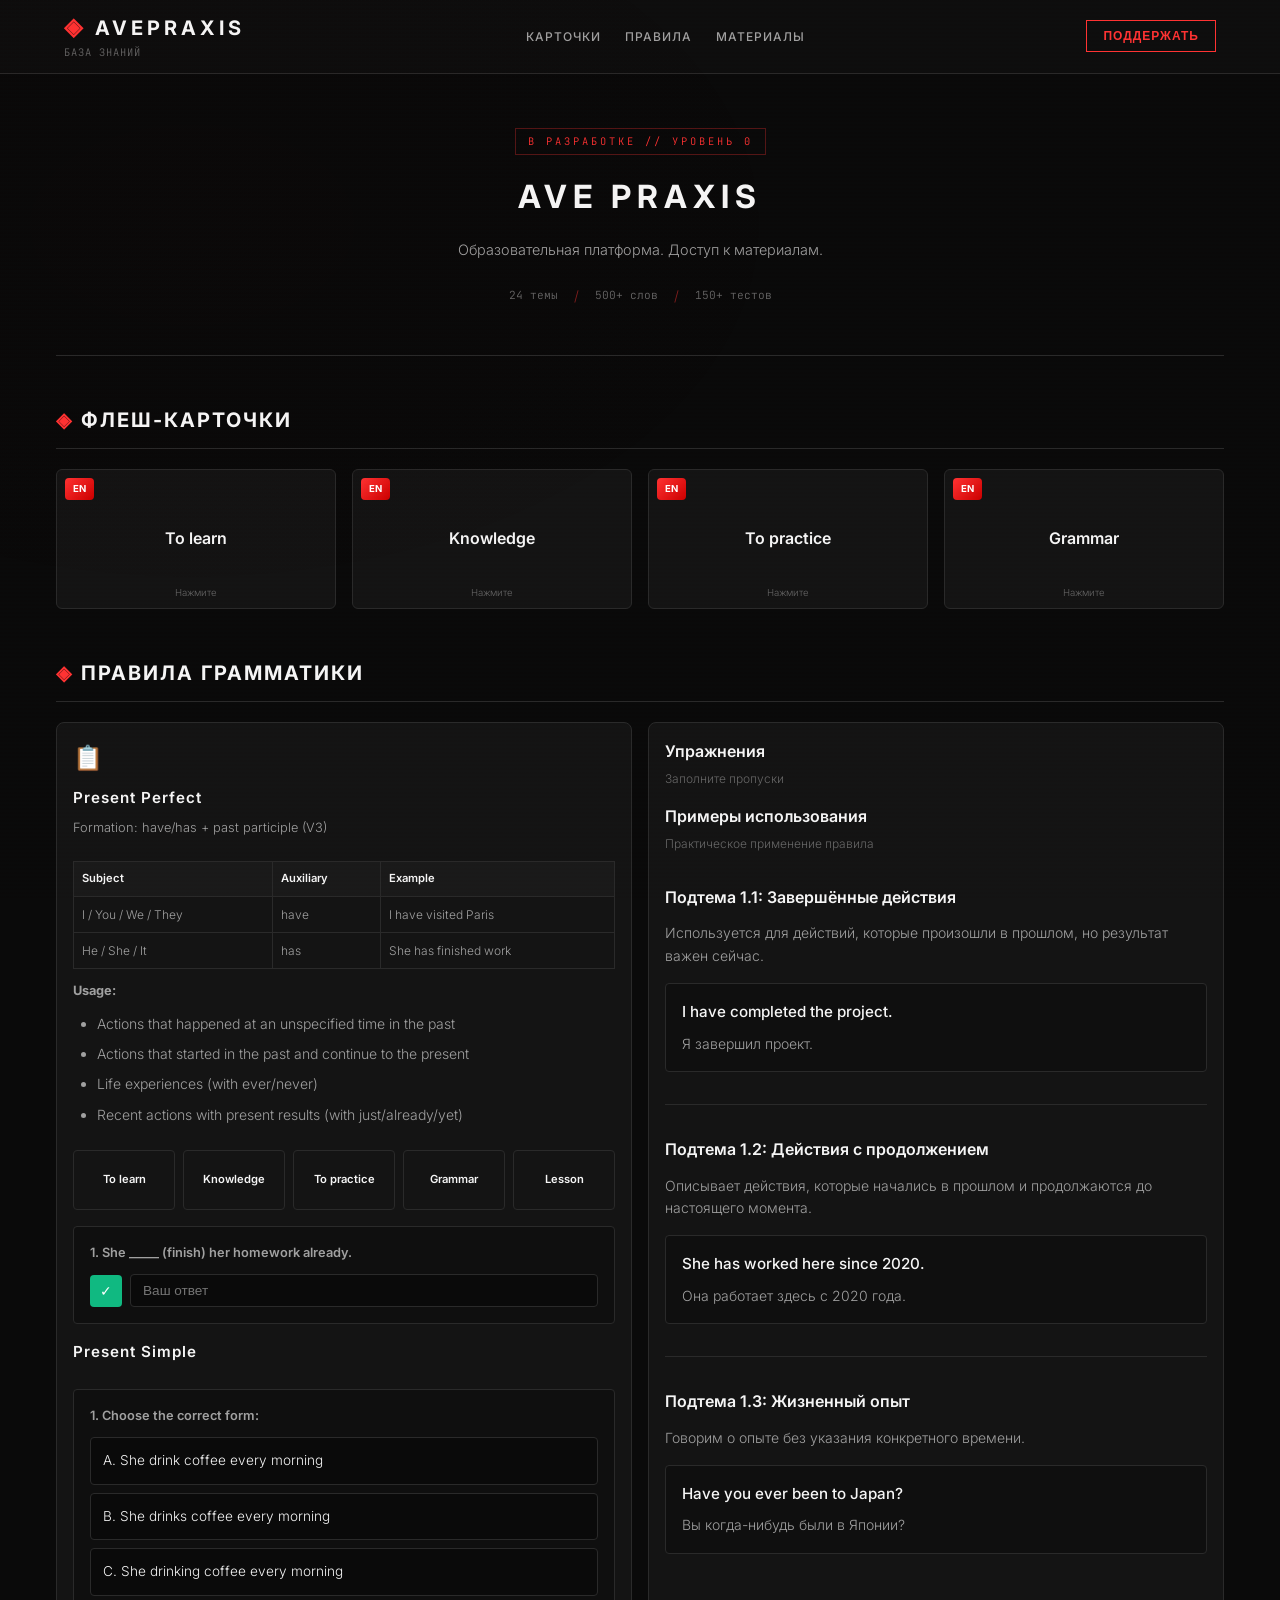
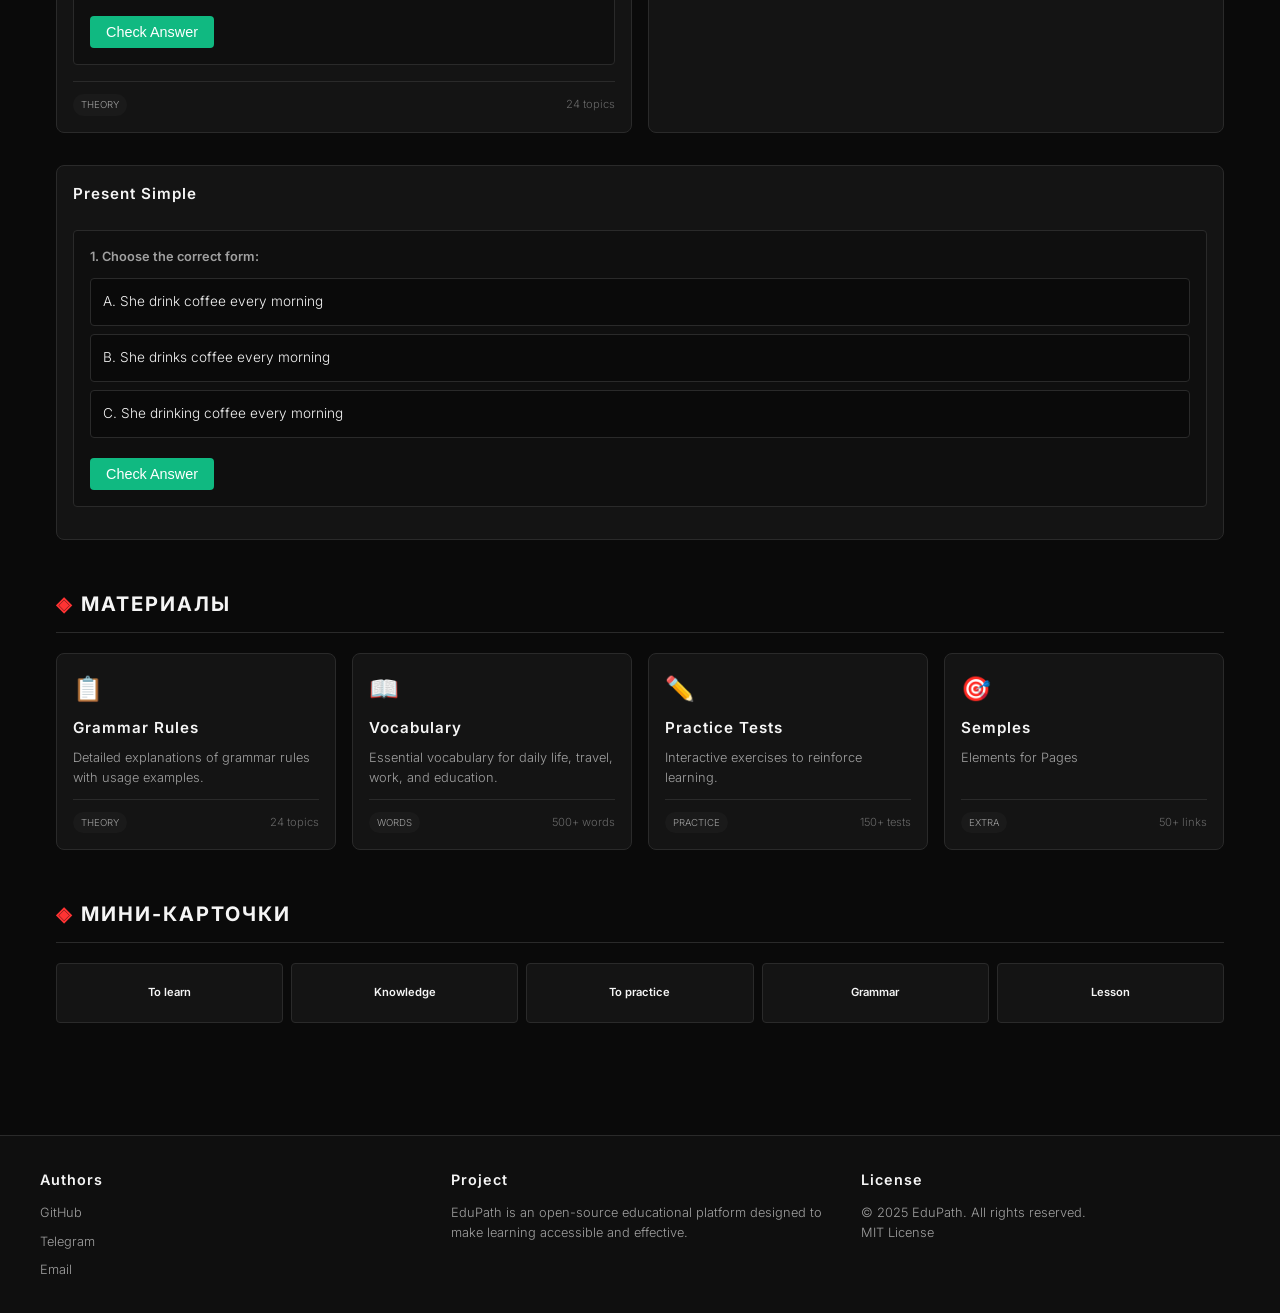
==== commit f841fab1: "Replace Resources block with Samples link" ====
--- a/index.html
+++ b/index.html
@@ -356,15 +356,15 @@
                         <span class="block-count">150+ tests</span>
                     </div>
                 </div>
-                <div class="content-block">
-                    <div class="block-icon">🎯</div>
-                    <h3>Resources</h3>
-                    <p>Links to useful materials, video lessons, podcasts.</p>
-                    <div class="block-footer">
-                        <span class="block-tag">Extra</span>
-                        <span class="block-count">50+ links</span>
-                    </div>
-                </div>
+                <a class="content-block" href="https://heimleaf.github.io/AvePraxis/samples.html">
+                  <div class="block-icon">🎯</div>
+                  <h3>Semples</h3>
+                      <p>Elements for Pages</p>
+                      <div class="block-footer">
+                    <span class="block-tag">Extra</span>
+                    <span class="block-count">50+ links</span>
+                  </div>
+                </a>
             </div>
         </section>
 
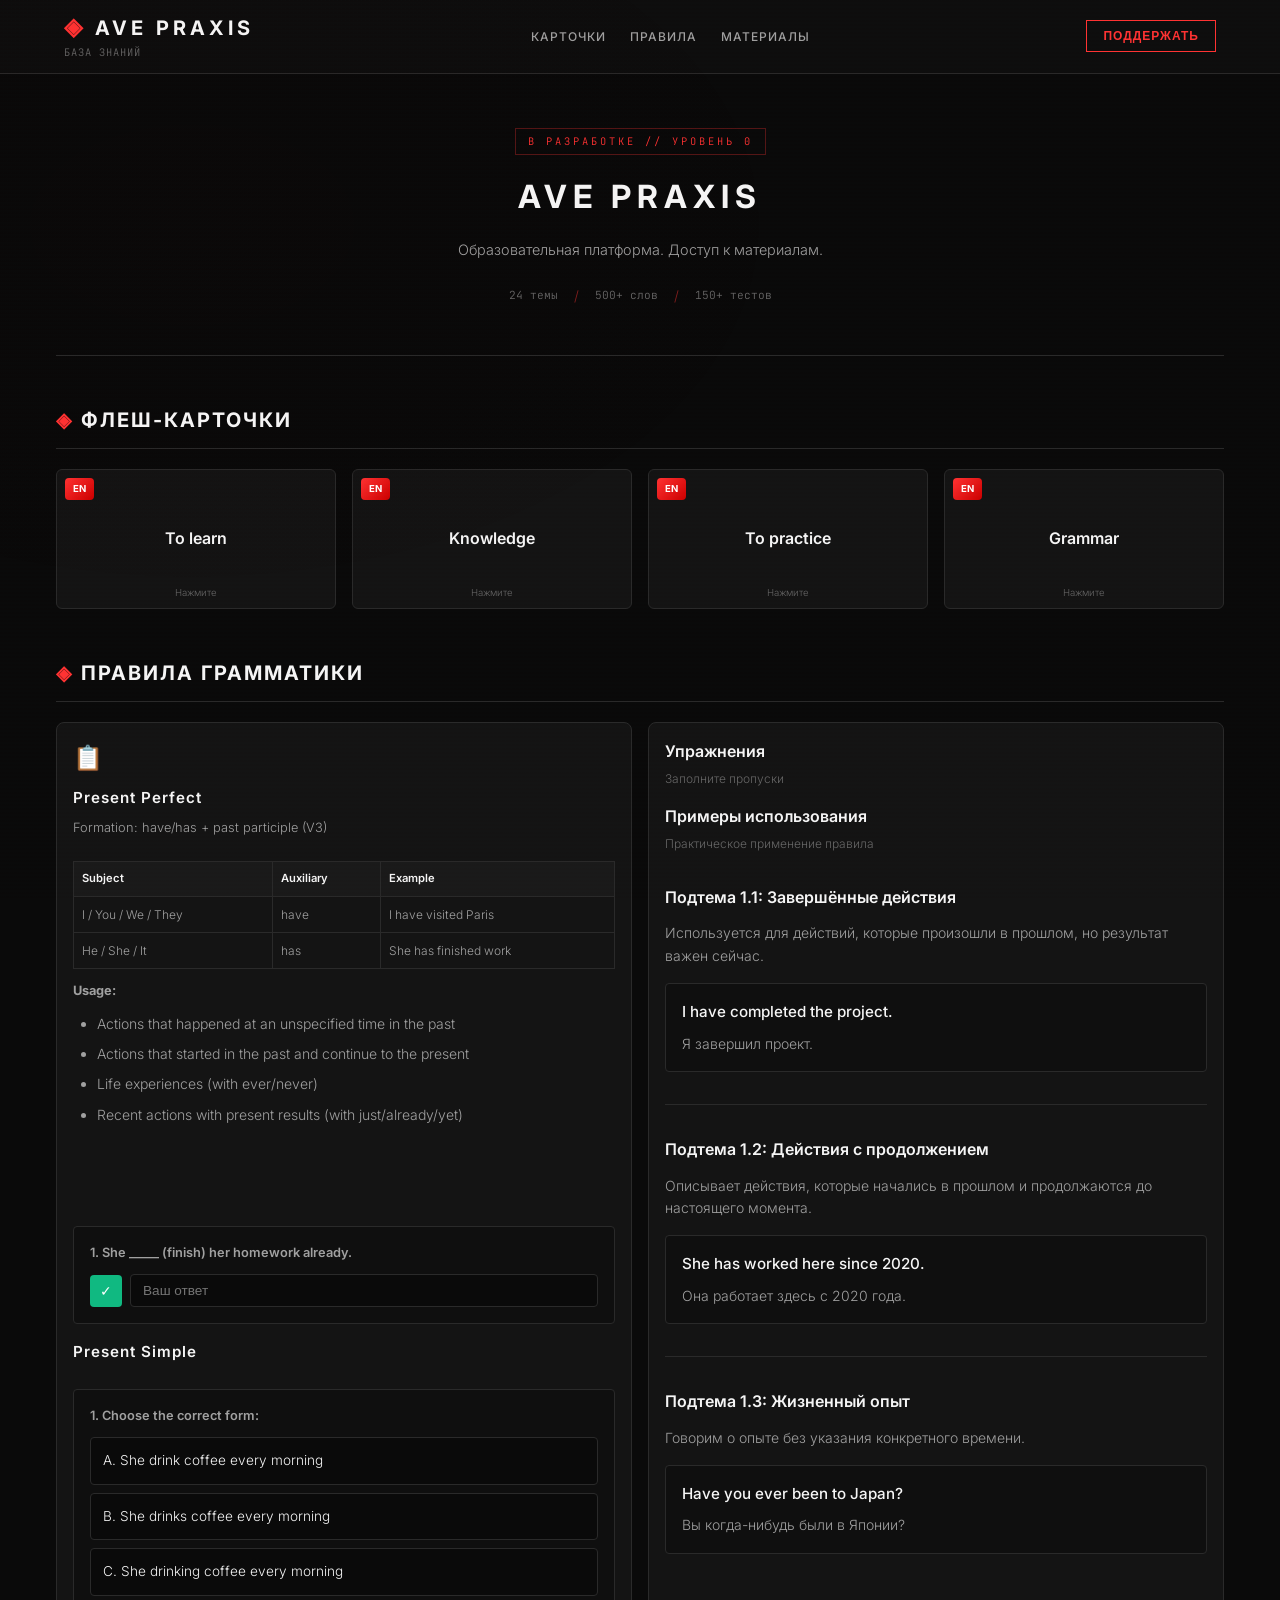
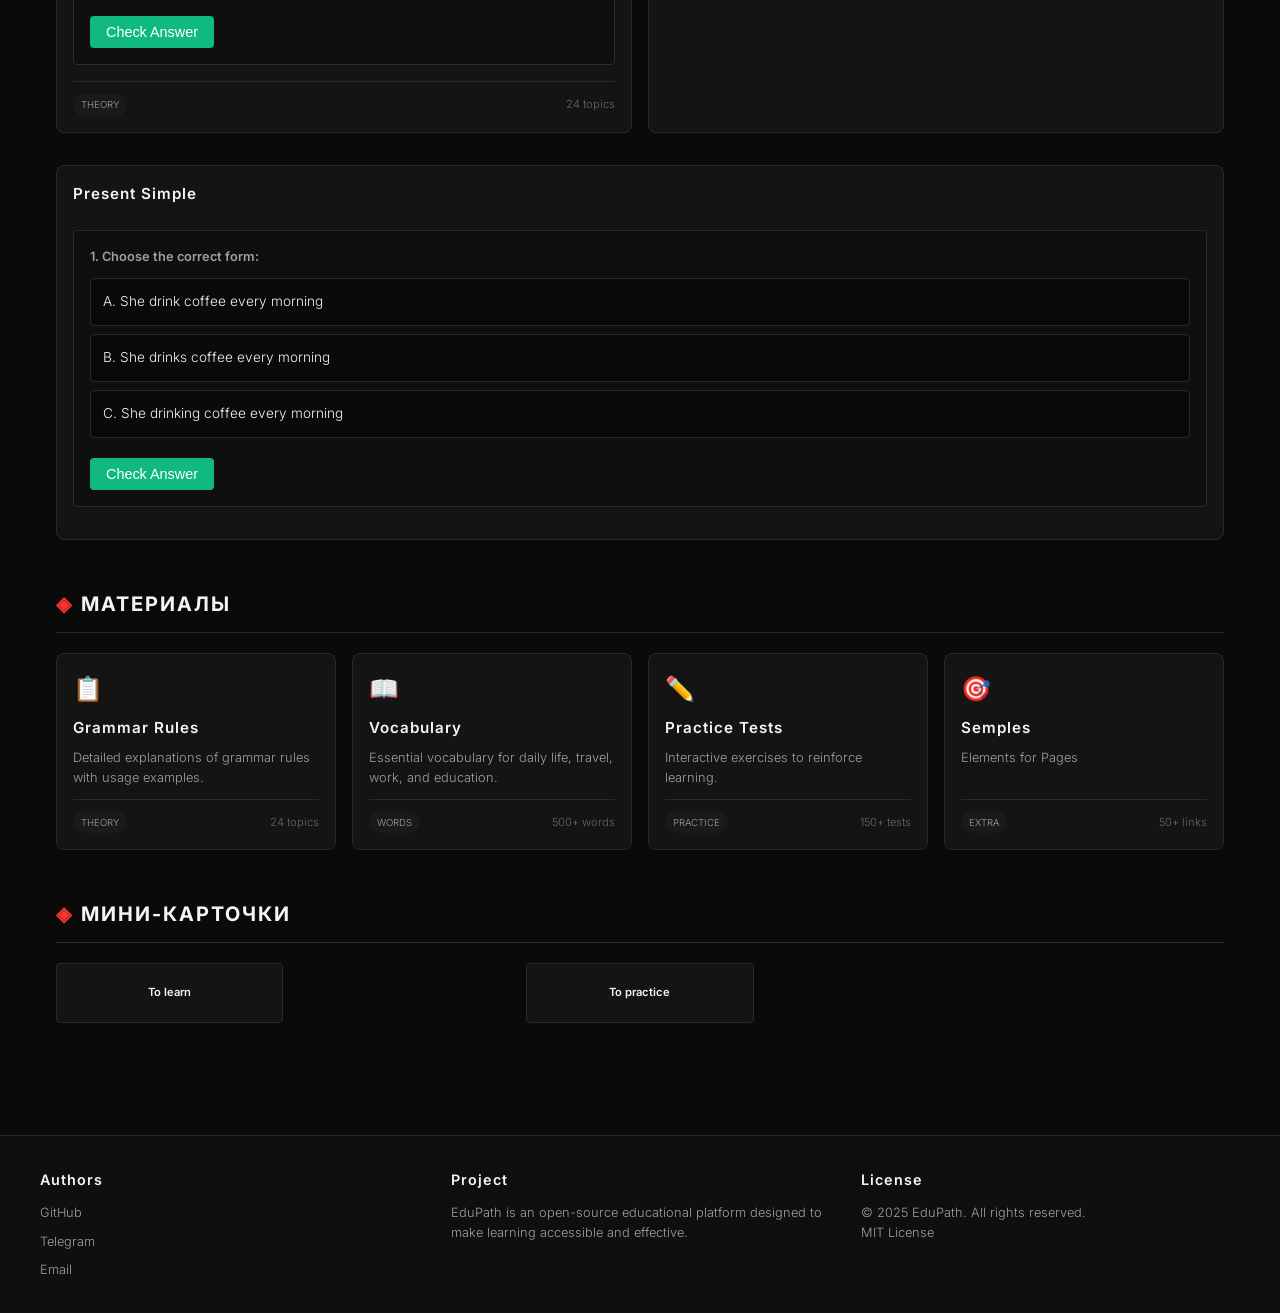
==== commit 1205286f: "Update index.html" ====
--- a/index.html
+++ b/index.html
@@ -24,7 +24,7 @@
         <div class="header-content">
             <div class="logo">
 
-                <h1><span class="logo-symbol">◈</span> AvePraxis</h1>
+                <h1><span class="logo-symbol">◈</span> Ave Praxis</h1>
                 <span class="logo-tag">База Знаний</span>
             </div>
             <nav class="nav-links">
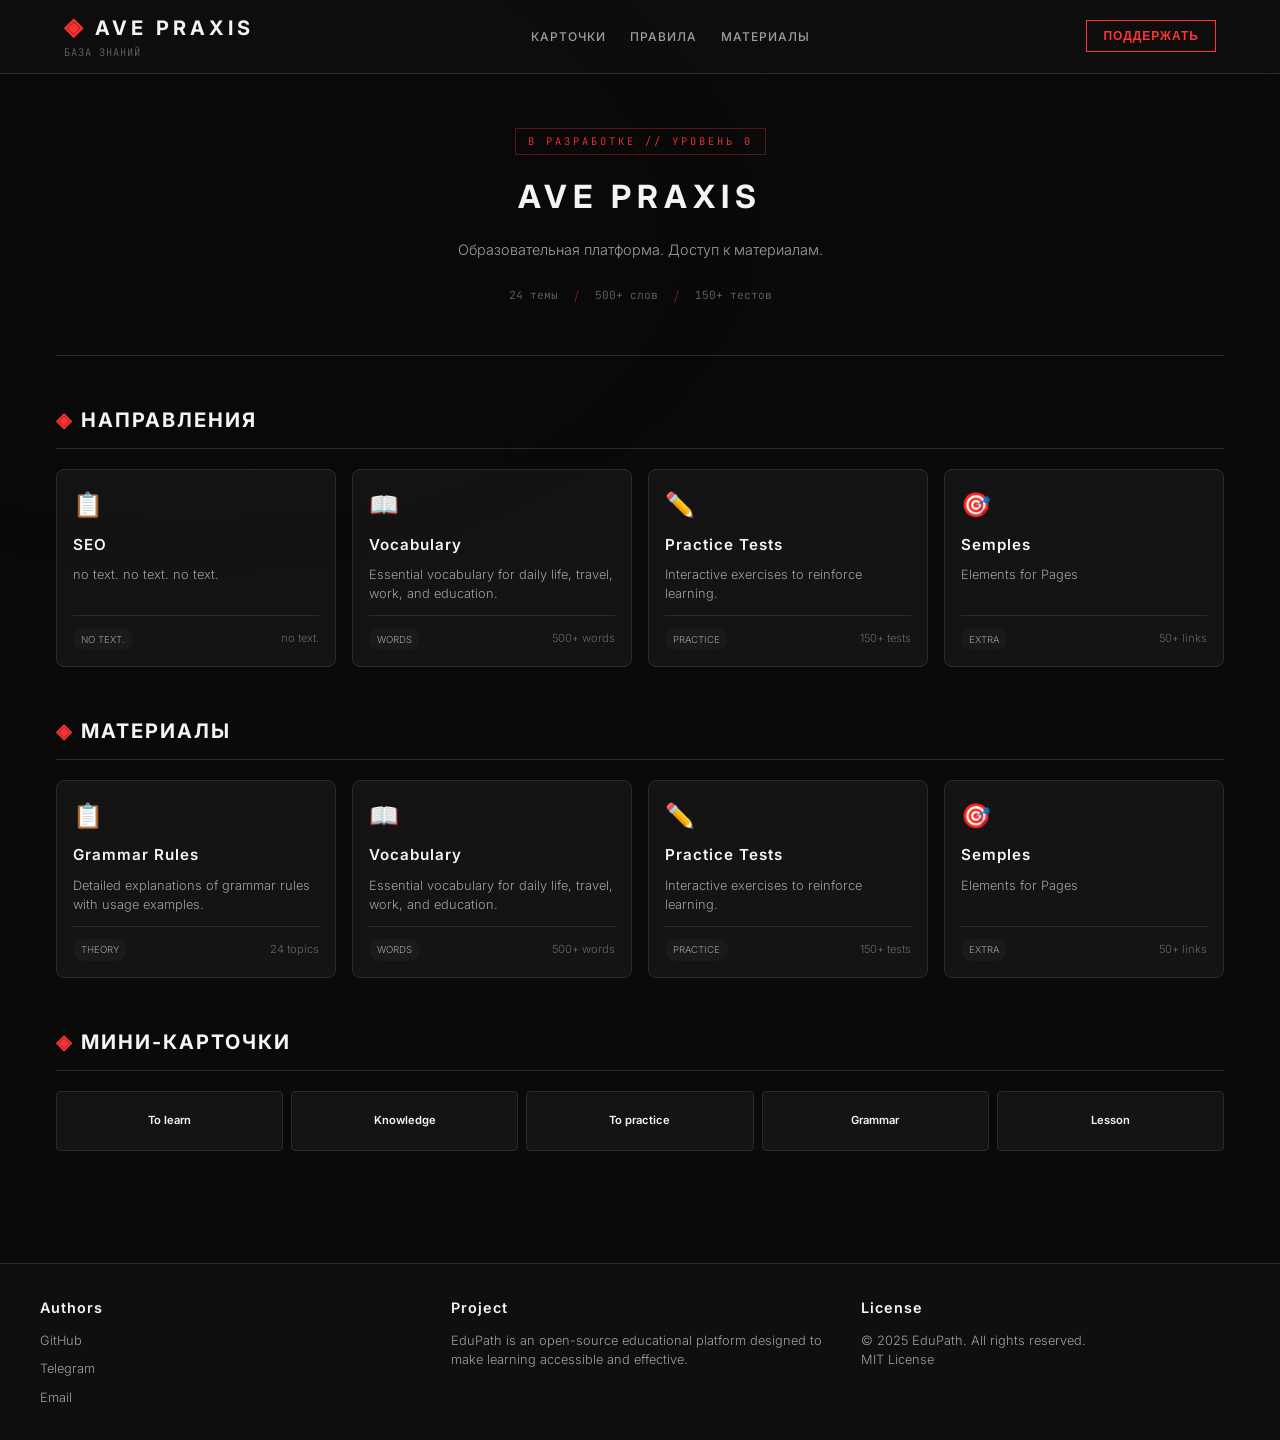
==== commit 721bed43: "Update index.html" ====
--- a/index.html
+++ b/index.html
@@ -2,480 +2,248 @@
 <html lang="ru">
 
 <head>
-    <meta charset="UTF-8">
-    <meta name="viewport" content="width=device-width, initial-scale=1.0">
-    <title>БЮРО | База Знаний</title>
-    <link rel="preconnect" href="https://fonts.googleapis.com">
-    <link rel="preconnect" href="https://fonts.gstatic.com" crossorigin>
-    <link
-        href="https://fonts.googleapis.com/css2?family=Inter:wght@300;400;500;600;700&family=JetBrains+Mono:wght@400;500&display=swap"
-        rel="stylesheet">
-    <!-- Подключение стилей -->
-    <link rel="stylesheet" href="styles.css">
+  <meta charset="UTF-8">
+  <meta name="viewport" content="width=device-width, initial-scale=1.0">
+  <title>БЮРО | База Знаний</title>
+  <link rel="preconnect" href="https://fonts.googleapis.com">
+  <link rel="preconnect" href="https://fonts.gstatic.com" crossorigin>
+  <link
+    href="https://fonts.googleapis.com/css2?family=Inter:wght@300;400;500;600;700&family=JetBrains+Mono:wght@400;500&display=swap"
+    rel="stylesheet">
+  <!-- Подключение стилей -->
+  <link rel="stylesheet" href="styles.css">
 </head>
 
 <body>
-    <!-- Фоновые эффекты -->
-    <div class="red-glow"></div>
-    <div class="scanlines"></div>
-
-    <!-- Шапка сайта -->
-    <header class="header">
-        <div class="header-content">
-            <div class="logo">
-
-                <h1><span class="logo-symbol">◈</span> Ave Praxis</h1>
-                <span class="logo-tag">База Знаний</span>
-            </div>
-            <nav class="nav-links">
-                <a href="#flashcards">Карточки</a>
-                <a href="#grammar">Правила</a>
-                <a href="#materials">Материалы</a>
-            </nav>
-            <button class="donate-btn" onclick="showDonateModal()">Поддержать</button>
-        </div>
-    </header>
-
-    <!-- Основное содержимое -->
-    <main class="main-content">
-
-        <!-- Герой-секция -->
-        <section class="hero-section">
-            <div class="hero-classification">В РАЗРАБОТКЕ // УРОВЕНЬ 0</div>
-            <h2 class="hero-title">Ave Praxis</h2>
-            <p class="hero-subtitle">Образовательная платформа. Доступ к материалам.</p>
-            <div class="hero-meta">
-                <span class="meta-item">24 темы</span>
-                <span class="meta-divider">/</span>
-                <span class="meta-item">500+ слов</span>
-                <span class="meta-divider">/</span>
-                <span class="meta-item">150+ тестов</span>
-            </div>
-        </section>
-
-        <!-- Секция: Флеш-карточки -->
-        <section id="flashcards" class="content-section">
-            <h3 class="section-title"><span class="title-icon">◈</span> Флеш-карточки</h3>
-            <div class="flashcards-grid">
-                <!-- Карточка 1 -->
-                <div class="flashcard" onclick="flipCard(this)">
-                    <div class="flashcard-inner">
-                        <div class="flashcard-front">
-                            <span class="card-label">EN</span>
-                            <p class="card-text">To learn</p>
-                            <span class="card-flip-hint">Нажмите</span>
-                        </div>
-                        <div class="flashcard-back">
-                            <span class="card-label">RU</span>
-                            <p class="card-text">Учить, изучать</p>
-                        </div>
-                    </div>
-                </div>
-                <!-- Карточка 2 -->
-                <div class="flashcard" onclick="flipCard(this)">
-                    <div class="flashcard-inner">
-                        <div class="flashcard-front">
-                            <span class="card-label">EN</span>
-                            <p class="card-text">Knowledge</p>
-                            <span class="card-flip-hint">Нажмите</span>
-                        </div>
-                        <div class="flashcard-back">
-                            <span class="card-label">RU</span>
-                            <p class="card-text">Знание</p>
-                        </div>
-                    </div>
-                </div>
-                <!-- Карточка 3 -->
-                <div class="flashcard" onclick="flipCard(this)">
-                    <div class="flashcard-inner">
-                        <div class="flashcard-front">
-                            <span class="card-label">EN</span>
-                            <p class="card-text">To practice</p>
-                            <span class="card-flip-hint">Нажмите</span>
-                        </div>
-                        <div class="flashcard-back">
-                            <span class="card-label">RU</span>
-                            <p class="card-text">Практиковать</p>
-                        </div>
-                    </div>
-                </div>
-                <!-- Карточка 4 -->
-                <div class="flashcard" onclick="flipCard(this)">
-                    <div class="flashcard-inner">
-                        <div class="flashcard-front">
-                            <span class="card-label">EN</span>
-                            <p class="card-text">Grammar</p>
-                            <span class="card-flip-hint">Нажмите</span>
-                        </div>
-                        <div class="flashcard-back">
-                            <span class="card-label">RU</span>
-                            <p class="card-text">Грамматика</p>
-                        </div>
-                    </div>
-                </div>
-            </div>
-        </section>
-
-        <!-- Секция: Правила Грамматики -->
-        <section id="grammar" class="content-section">
-            <h3 class="section-title"><span class="title-icon">◈</span> Правила Грамматики</h3>
-
-            <div class="topic-layout">
-                <!-- Блок теории -->
-                <div class="topic-content">
-                    <div class="content-block">
-                        <div class="block-icon">📋</div>
-                        <h3>Present Perfect</h3>
-                        <p>Formation: have/has + past participle (V3)</p>
-                        <!-- Исправленная HTML таблица -->
-                        <table class="grammar-table">
-                            <thead>
-                                <tr>
-                                    <th>Subject</th>
-                                    <th>Auxiliary</th>
-                                    <th>Example</th>
-                                </tr>
-                            </thead>
-                            <tbody>
-                                <tr>
-                                    <td>I / You / We / They</td>
-                                    <td>have</td>
-                                    <td>I have visited Paris</td>
-                                </tr>
-                                <tr>
-                                    <td>He / She / It</td>
-                                    <td>has</td>
-                                    <td>She has finished work</td>
-                                </tr>
-                            </tbody>
-                        </table>
-                        <p><strong>Usage:</strong></p>
-                        <ul class="rule-list">
-                            <li>Actions that happened at an unspecified time in the past</li>
-                            <li>Actions that started in the past and continue to the present</li>
-                            <li>Life experiences (with ever/never)</li>
-                            <li>Recent actions with present results (with just/already/yet)</li>
-                        </ul>
-
-                        <div class="mini-flashcards-grid">
-                            <div class="mini-flashcard" onclick="flipCard(this)">
-                                <div class="mini-flashcard-inner">
-                                    <div class="mini-flashcard-front"><span
-                                            class="mini-card-text">To
-                                            learn</span></div>
-                                    <div class="mini-flashcard-back"><span
-                                            class="mini-card-text">Учить</span>
-                                    </div>
-                                </div>
-                            </div>
-                            <div class="mini-flashcard" onclick="flipCard(this)">
-                                <div class="mini-flashcard-inner">
-                                    <div class="mini-flashcard-front"><span
-                                            class="mini-card-text">Knowledge</span></div>
-                                    <div class="mini-flashcard-back"><span
-                                            class="mini-card-text">Знание</span>
-                                    </div>
-                                </div>
-                            </div>
-                            <div class="mini-flashcard" onclick="flipCard(this)">
-                                <div class="mini-flashcard-inner">
-                                    <div class="mini-flashcard-front"><span
-                                            class="mini-card-text">To
-                                            practice</span></div>
-                                    <div class="mini-flashcard-back"><span
-                                            class="mini-card-text">Практиковать</span></div>
-                                </div>
-                            </div>
-                            <div class="mini-flashcard" onclick="flipCard(this)">
-                                <div class="mini-flashcard-inner">
-                                    <div class="mini-flashcard-front"><span
-                                            class="mini-card-text">Grammar</span></div>
-                                    <div class="mini-flashcard-back"><span
-                                            class="mini-card-text">Грамматика</span></div>
-                                </div>
-                            </div>
-                            <div class="mini-flashcard" onclick="flipCard(this)">
-                                <div class="mini-flashcard-inner">
-                                    <div class="mini-flashcard-front"><span
-                                            class="mini-card-text">Lesson</span>
-                                    </div>
-                                    <div class="mini-flashcard-back"><span
-                                            class="mini-card-text">Урок</span>
-                                    </div>
-                                </div>
-                            </div>
-                        </div>
-
-
-                        <!-- Упражнение 1 -->
-                        <div class="exercise-item" data-answers='["has finished"]'>
-                            <p class="exercise-question">1. She _____ (finish) her homework already.
-                            </p>
-                            <div class="input-exercise">
-                                <button class="check-btn" onclick="checkTextAnswer(this)">✓</button>
-                                <input type="text" class="answer-input" placeholder="Ваш ответ">
-
-                                <button class="show-answer-btn"
-                                    onclick="showCorrectAnswer(this)">Show answer</button>
-                            </div>
-                            <div class="correct-answer">✓ has finished</div>
-                        </div>
-
-                        <h3>Present Simple</h3>
-                        <div class="exercise-item">
-                            <p class="exercise-question">1. Choose the correct form:</p>
-                            <div class="multiple-choice-options">
-                                <div class="choice-option" onclick="selectOption(this)"
-                                    data-correct="false"
-                                    data-explanation="Incorrect: Third person singular requires -s.">
-                                    A. She
-                                    drink coffee every morning</div>
-                                <div class="choice-option" onclick="selectOption(this)"
-                                    data-correct="true"
-                                    data-explanation="Correct: Third person singular requires -s.">
-                                    B. She
-                                    drinks coffee every morning</div>
-                                <div class="choice-option" onclick="selectOption(this)"
-                                    data-correct="false"
-                                    data-explanation="Incorrect: Present Continuous form.">C. She
-                                    drinking
-                                    coffee every morning</div>
-                            </div>
-                            <button class="check-btn"
-                                style="margin-top: 0.5rem; width: auto; padding: 0 1rem;"
-                                onclick="validateMultipleChoice(this)">Check Answer</button>
-                            <div class="explanation-text"></div>
-                        </div>
-                        <div class="block-footer">
-                            <span class="block-tag">Theory</span>
-                            <span class="block-count">24 topics</span>
-                        </div>
-
-
-                    </div>
-                </div>
-
-                <!-- Блок упражнений -->
-                <div class="topic-content">
-                    <div class="examples-block">
-                        <h4 class="exercise-title">Упражнения</h4>
-                        <p class="exercise-subtitle">Заполните пропуски</p>
-
-                        
-                        <h3 class="exercise-title">Примеры использования</h3>
-                        <div class="exercise-subtitle">Практическое применение правила</div>
-
-                        <div class="example-subblock">
-                            <h4>Подтема 1.1: Завершённые действия</h4>
-                            <p>Используется для действий, которые произошли в прошлом, но результат
-                                важен сейчас.</p>
-                            <div class="example-sentence">
-                                <span class="example-en">I have completed the project.</span>
-                                <span class="example-ru">Я завершил проект.</span>
-                            </div>
-                        </div>
-
-                        <div class="example-divider"></div>
-
-                        <div class="example-subblock">
-                            <h4>Подтема 1.2: Действия с продолжением</h4>
-                            <p>Описывает действия, которые начались в прошлом и продолжаются до
-                                настоящего момента.</p>
-                            <div class="example-sentence">
-                                <span class="example-en">She has worked here since 2020.</span>
-                                <span class="example-ru">Она работает здесь с 2020 года.</span>
-                            </div>
-                        </div>
-
-                        <div class="example-divider"></div>
-
-                        <div class="example-subblock">
-                            <h4>Подтема 1.3: Жизненный опыт</h4>
-                            <p>Говорим о опыте без указания конкретного времени.</p>
-                            <div class="example-sentence">
-                                <span class="example-en">Have you ever been to Japan?</span>
-                                <span class="example-ru">Вы когда-нибудь были в Японии?</span>
-                            </div>
-                        </div>
-                    </div>
-                </div>
-            </div>
-
-            <!-- Пример упражнения с выбором варианта -->
-            <div class="content-block" style="margin-top: 1rem;">
-                <h3>Present Simple</h3>
-                <div class="exercise-item">
-                    <p class="exercise-question">1. Choose the correct form:</p>
-                    <div class="multiple-choice-options">
-                        <div class="choice-option" onclick="selectOption(this)" data-correct="false"
-                            data-explanation="Incorrect: Third person singular requires -s.">A. She
-                            drink coffee every morning</div>
-                        <div class="choice-option" onclick="selectOption(this)" data-correct="true"
-                            data-explanation="Correct: Third person singular requires -s.">B. She
-                            drinks coffee every morning</div>
-                        <div class="choice-option" onclick="selectOption(this)" data-correct="false"
-                            data-explanation="Incorrect: Present Continuous form.">C. She drinking
-                            coffee every morning</div>
-                    </div>
-                    <button class="check-btn"
-                        style="margin-top: 0.5rem; width: auto; padding: 0 1rem;"
-                        onclick="validateMultipleChoice(this)">Check Answer</button>
-                    <div class="explanation-text"></div>
-                </div>
-            </div>
-        </section>
-
-        <!-- Секция: Материалы -->
-        <section id="materials" class="content-section">
-            <h3 class="section-title"><span class="title-icon">◈</span> Материалы</h3>
-            <div class="materials-grid">
-                <div class="content-block">
-                    <div class="block-icon">📋</div>
-                    <h3>Grammar Rules</h3>
-                    <p>Detailed explanations of grammar rules with usage examples.</p>
-                    <div class="block-footer">
-                        <span class="block-tag">Theory</span>
-                        <span class="block-count">24 topics</span>
-                    </div>
-                </div>
-                <div class="content-block">
-                    <div class="block-icon">📖</div>
-                    <h3>Vocabulary</h3>
-                    <p>Essential vocabulary for daily life, travel, work, and education.</p>
-                    <div class="block-footer">
-                        <span class="block-tag">Words</span>
-                        <span class="block-count">500+ words</span>
-                    </div>
-                </div>
-                <div class="content-block">
-                    <div class="block-icon">✏️</div>
-                    <h3>Practice Tests</h3>
-                    <p>Interactive exercises to reinforce learning.</p>
-                    <div class="block-footer">
-                        <span class="block-tag">Practice</span>
-                        <span class="block-count">150+ tests</span>
-                    </div>
-                </div>
-                <a class="content-block" href="https://heimleaf.github.io/AvePraxis/samples.html">
-                  <div class="block-icon">🎯</div>
-                  <h3>Semples</h3>
-                      <p>Elements for Pages</p>
-                      <div class="block-footer">
-                    <span class="block-tag">Extra</span>
-                    <span class="block-count">50+ links</span>
-                  </div>
-                </a>
-            </div>
-        </section>
-
-        <!-- Секция: Мини-карточки -->
-        <section class="content-section">
-            <h3 class="section-title"><span class="title-icon">◈</span> Мини-карточки</h3>
-            <div class="mini-flashcards-grid">
-                <div class="mini-flashcard" onclick="flipCard(this)">
-                    <div class="mini-flashcard-inner">
-                        <div class="mini-flashcard-front"><span class="mini-card-text">To
-                                learn</span></div>
-                        <div class="mini-flashcard-back"><span class="mini-card-text">Учить</span>
-                        </div>
-                    </div>
-                </div>
-                <div class="mini-flashcard" onclick="flipCard(this)">
-                    <div class="mini-flashcard-inner">
-                        <div class="mini-flashcard-front"><span
-                                class="mini-card-text">Knowledge</span></div>
-                        <div class="mini-flashcard-back"><span class="mini-card-text">Знание</span>
-                        </div>
-                    </div>
-                </div>
-                <div class="mini-flashcard" onclick="flipCard(this)">
-                    <div class="mini-flashcard-inner">
-                        <div class="mini-flashcard-front"><span class="mini-card-text">To
-                                practice</span></div>
-                        <div class="mini-flashcard-back"><span
-                                class="mini-card-text">Практиковать</span></div>
-                    </div>
-                </div>
-                <div class="mini-flashcard" onclick="flipCard(this)">
-                    <div class="mini-flashcard-inner">
-                        <div class="mini-flashcard-front"><span
-                                class="mini-card-text">Grammar</span></div>
-                        <div class="mini-flashcard-back"><span
-                                class="mini-card-text">Грамматика</span></div>
-                    </div>
-                </div>
-                <div class="mini-flashcard" onclick="flipCard(this)">
-                    <div class="mini-flashcard-inner">
-                        <div class="mini-flashcard-front"><span class="mini-card-text">Lesson</span>
-                        </div>
-                        <div class="mini-flashcard-back"><span class="mini-card-text">Урок</span>
-                        </div>
-                    </div>
-                </div>
-            </div>
-        </section>
-
-    </main>
-
-    <!-- Модальное окно поддержки -->
-    <div id="donateModal" class="modal">
-        <div class="modal-backdrop" onclick="closeDonateModal()"></div>
-        <div class="modal-content">
-            <button class="modal-close" onclick="closeDonateModal()">✕</button>
-            <div class="modal-header">
-                <div class="modal-classification">СЕКРЕТНО // УРОВЕНЬ 5</div>
-                <h2>Поддержать Проект</h2>
-                <p>Все средства идут на развитие платформы.</p>
-            </div>
-            <div class="donate-options">
-                <div class="donate-option" onclick="selectDonate('100 ₽')">
-                    <span class="donate-amount">100 ₽</span>
-                    <span class="donate-desc">Coffee</span>
-                    <span class="donate-badge">Popular</span>
-                </div>
-                <div class="donate-option" onclick="selectDonate('300 ₽')">
-                    <span class="donate-amount">300 ₽</span>
-                    <span class="donate-desc">Lunch</span>
-                </div>
-                <div class="donate-option" onclick="selectDonate('500 ₽')">
-                    <span class="donate-amount">500 ₽</span>
-                    <span class="donate-desc">Books</span>
-                </div>
-                <div class="donate-option" onclick="selectDonate('1000 ₽')">
-                    <span class="donate-amount">1000 ₽</span>
-                    <span class="donate-desc">Premium</span>
-                </div>
-            </div>
-            <p class="donate-note">Thank you for your support!</p>
-        </div>
+  <!-- Фоновые эффекты -->
+  <div class="red-glow"></div>
+  <div class="scanlines"></div>
+
+  <!-- Шапка сайта -->
+  <header class="header">
+    <div class="header-content">
+      <div class="logo">
+
+        <h1><span class="logo-symbol">◈</span> Ave Praxis</h1>
+        <span class="logo-tag">База Знаний</span>
+      </div>
+      <nav class="nav-links">
+        <a href="#flashcards">Карточки</a>
+        <a href="#grammar">Правила</a>
+        <a href="#materials">Материалы</a>
+      </nav>
+      <button class="donate-btn" onclick="showDonateModal()">Поддержать</button>
     </div>
-
-    <!-- Подвал -->
-    <footer class="footer">
-        <div class="footer-content">
-            <div class="footer-section">
-                <h4>Authors</h4>
-                <div class="author-links">
-                    <a href="https://github.com" class="author-link">GitHub</a>
-                    <a href="https://t.me" class="author-link">Telegram</a>
-                    <a href="mailto:contact@edupath.com" class="author-link">Email</a>
-                </div>
-            </div>
-            <div class="footer-section">
-                <h4>Project</h4>
-                <p>EduPath is an open-source educational platform designed to make learning
-                    accessible and effective.</p>
-            </div>
-            <div class="footer-section">
-                <h4>License</h4>
-                <p>© 2025 EduPath. All rights reserved.</p>
-                <p>MIT License</p>
-            </div>
-        </div>
-    </footer>
-
-    <!-- Подключение скриптов -->
-    <script src="script.js"></script>
+  </header>
+
+  <!-- Основное содержимое -->
+  <main class="main-content">
+
+    <!-- Герой-секция -->
+    <section class="hero-section">
+      <div class="hero-classification">В РАЗРАБОТКЕ // УРОВЕНЬ 0</div>
+      <h2 class="hero-title">Ave Praxis</h2>
+      <p class="hero-subtitle">Образовательная платформа. Доступ к материалам.</p>
+      <div class="hero-meta">
+        <span class="meta-item">24 темы</span>
+        <span class="meta-divider">/</span>
+        <span class="meta-item">500+ слов</span>
+        <span class="meta-divider">/</span>
+        <span class="meta-item">150+ тестов</span>
+      </div>
+    </section>
+
+
+    <!-- Секция: Направления -->
+    <section id="materials" class="content-section">
+      <h3 class="section-title"><span class="title-icon">◈</span> Направления</h3>
+      <div class="materials-grid">
+        <a class="content-block" href="https://heimleaf.github.io/AvePraxis/seo.html">
+          <div class="block-icon">📋</div>
+          <h3>SEO</h3>
+          <p>no text. no text. no text.</p>
+          <div class="block-footer">
+            <span class="block-tag">no text.</span>
+            <span class="block-count">no text.</span>
+          </div>
+        </a>
+        <div class="content-block">
+          <div class="block-icon">📖</div>
+          <h3>Vocabulary</h3>
+          <p>Essential vocabulary for daily life, travel, work, and education.</p>
+          <div class="block-footer">
+            <span class="block-tag">Words</span>
+            <span class="block-count">500+ words</span>
+          </div>
+        </div>
+        <div class="content-block">
+          <div class="block-icon">✏️</div>
+          <h3>Practice Tests</h3>
+          <p>Interactive exercises to reinforce learning.</p>
+          <div class="block-footer">
+            <span class="block-tag">Practice</span>
+            <span class="block-count">150+ tests</span>
+          </div>
+        </div>
+        <a class="content-block" href="https://heimleaf.github.io/AvePraxis/samples.html">
+          <div class="block-icon">🎯</div>
+          <h3>Semples</h3>
+          <p>Elements for Pages</p>
+          <div class="block-footer">
+            <span class="block-tag">Extra</span>
+            <span class="block-count">50+ links</span>
+          </div>
+        </a>
+      </div>
+    </section>
+
+    <!-- Секция: Материалы -->
+    <section id="materials" class="content-section">
+      <h3 class="section-title"><span class="title-icon">◈</span> Материалы</h3>
+      <div class="materials-grid">
+        <div class="content-block">
+          <div class="block-icon">📋</div>
+          <h3>Grammar Rules</h3>
+          <p>Detailed explanations of grammar rules with usage examples.</p>
+          <div class="block-footer">
+            <span class="block-tag">Theory</span>
+            <span class="block-count">24 topics</span>
+          </div>
+        </div>
+        <div class="content-block">
+          <div class="block-icon">📖</div>
+          <h3>Vocabulary</h3>
+          <p>Essential vocabulary for daily life, travel, work, and education.</p>
+          <div class="block-footer">
+            <span class="block-tag">Words</span>
+            <span class="block-count">500+ words</span>
+          </div>
+        </div>
+        <div class="content-block">
+          <div class="block-icon">✏️</div>
+          <h3>Practice Tests</h3>
+          <p>Interactive exercises to reinforce learning.</p>
+          <div class="block-footer">
+            <span class="block-tag">Practice</span>
+            <span class="block-count">150+ tests</span>
+          </div>
+        </div>
+        <a class="content-block" href="https://heimleaf.github.io/AvePraxis/samples.html">
+          <div class="block-icon">🎯</div>
+          <h3>Semples</h3>
+          <p>Elements for Pages</p>
+          <div class="block-footer">
+            <span class="block-tag">Extra</span>
+            <span class="block-count">50+ links</span>
+          </div>
+        </a>
+      </div>
+    </section>
+
+    <!-- Секция: Мини-карточки -->
+    <section class="content-section">
+      <h3 class="section-title"><span class="title-icon">◈</span> Мини-карточки</h3>
+      <div class="mini-flashcards-grid">
+        <div class="mini-flashcard" onclick="flipCard(this)">
+          <div class="mini-flashcard-inner">
+            <div class="mini-flashcard-front"><span class="mini-card-text">To
+                learn</span></div>
+            <div class="mini-flashcard-back"><span class="mini-card-text">Учить</span>
+            </div>
+          </div>
+        </div>
+        <div class="mini-flashcard" onclick="flipCard(this)">
+          <div class="mini-flashcard-inner">
+            <div class="mini-flashcard-front"><span class="mini-card-text">Knowledge</span></div>
+            <div class="mini-flashcard-back"><span class="mini-card-text">Знание</span>
+            </div>
+          </div>
+        </div>
+        <div class="mini-flashcard" onclick="flipCard(this)">
+          <div class="mini-flashcard-inner">
+            <div class="mini-flashcard-front"><span class="mini-card-text">To
+                practice</span></div>
+            <div class="mini-flashcard-back"><span class="mini-card-text">Практиковать</span></div>
+          </div>
+        </div>
+        <div class="mini-flashcard" onclick="flipCard(this)">
+          <div class="mini-flashcard-inner">
+            <div class="mini-flashcard-front"><span class="mini-card-text">Grammar</span></div>
+            <div class="mini-flashcard-back"><span class="mini-card-text">Грамматика</span></div>
+          </div>
+        </div>
+        <div class="mini-flashcard" onclick="flipCard(this)">
+          <div class="mini-flashcard-inner">
+            <div class="mini-flashcard-front"><span class="mini-card-text">Lesson</span>
+            </div>
+            <div class="mini-flashcard-back"><span class="mini-card-text">Урок</span>
+            </div>
+          </div>
+        </div>
+      </div>
+    </section>
+
+  </main>
+
+  <!-- Модальное окно поддержки -->
+  <div id="donateModal" class="modal">
+    <div class="modal-backdrop" onclick="closeDonateModal()"></div>
+    <div class="modal-content">
+      <button class="modal-close" onclick="closeDonateModal()">✕</button>
+      <div class="modal-header">
+        <div class="modal-classification">СЕКРЕТНО // УРОВЕНЬ 5</div>
+        <h2>Поддержать Проект</h2>
+        <p>Все средства идут на развитие платформы.</p>
+      </div>
+      <div class="donate-options">
+        <div class="donate-option" onclick="selectDonate('100 ₽')">
+          <span class="donate-amount">100 ₽</span>
+          <span class="donate-desc">Coffee</span>
+          <span class="donate-badge">Popular</span>
+        </div>
+        <div class="donate-option" onclick="selectDonate('300 ₽')">
+          <span class="donate-amount">300 ₽</span>
+          <span class="donate-desc">Lunch</span>
+        </div>
+        <div class="donate-option" onclick="selectDonate('500 ₽')">
+          <span class="donate-amount">500 ₽</span>
+          <span class="donate-desc">Books</span>
+        </div>
+        <div class="donate-option" onclick="selectDonate('1000 ₽')">
+          <span class="donate-amount">1000 ₽</span>
+          <span class="donate-desc">Premium</span>
+        </div>
+      </div>
+      <p class="donate-note">Thank you for your support!</p>
+    </div>
+  </div>
+
+  <!-- Подвал -->
+  <footer class="footer">
+    <div class="footer-content">
+      <div class="footer-section">
+        <h4>Authors</h4>
+        <div class="author-links">
+          <a href="https://github.com" class="author-link">GitHub</a>
+          <a href="https://t.me" class="author-link">Telegram</a>
+          <a href="mailto:contact@edupath.com" class="author-link">Email</a>
+        </div>
+      </div>
+      <div class="footer-section">
+        <h4>Project</h4>
+        <p>EduPath is an open-source educational platform designed to make learning
+          accessible and effective.</p>
+      </div>
+      <div class="footer-section">
+        <h4>License</h4>
+        <p>© 2025 EduPath. All rights reserved.</p>
+        <p>MIT License</p>
+      </div>
+    </div>
+  </footer>
+
+  <!-- Подключение скриптов -->
+  <script src="script.js"></script>
 </body>
 
 </html>
